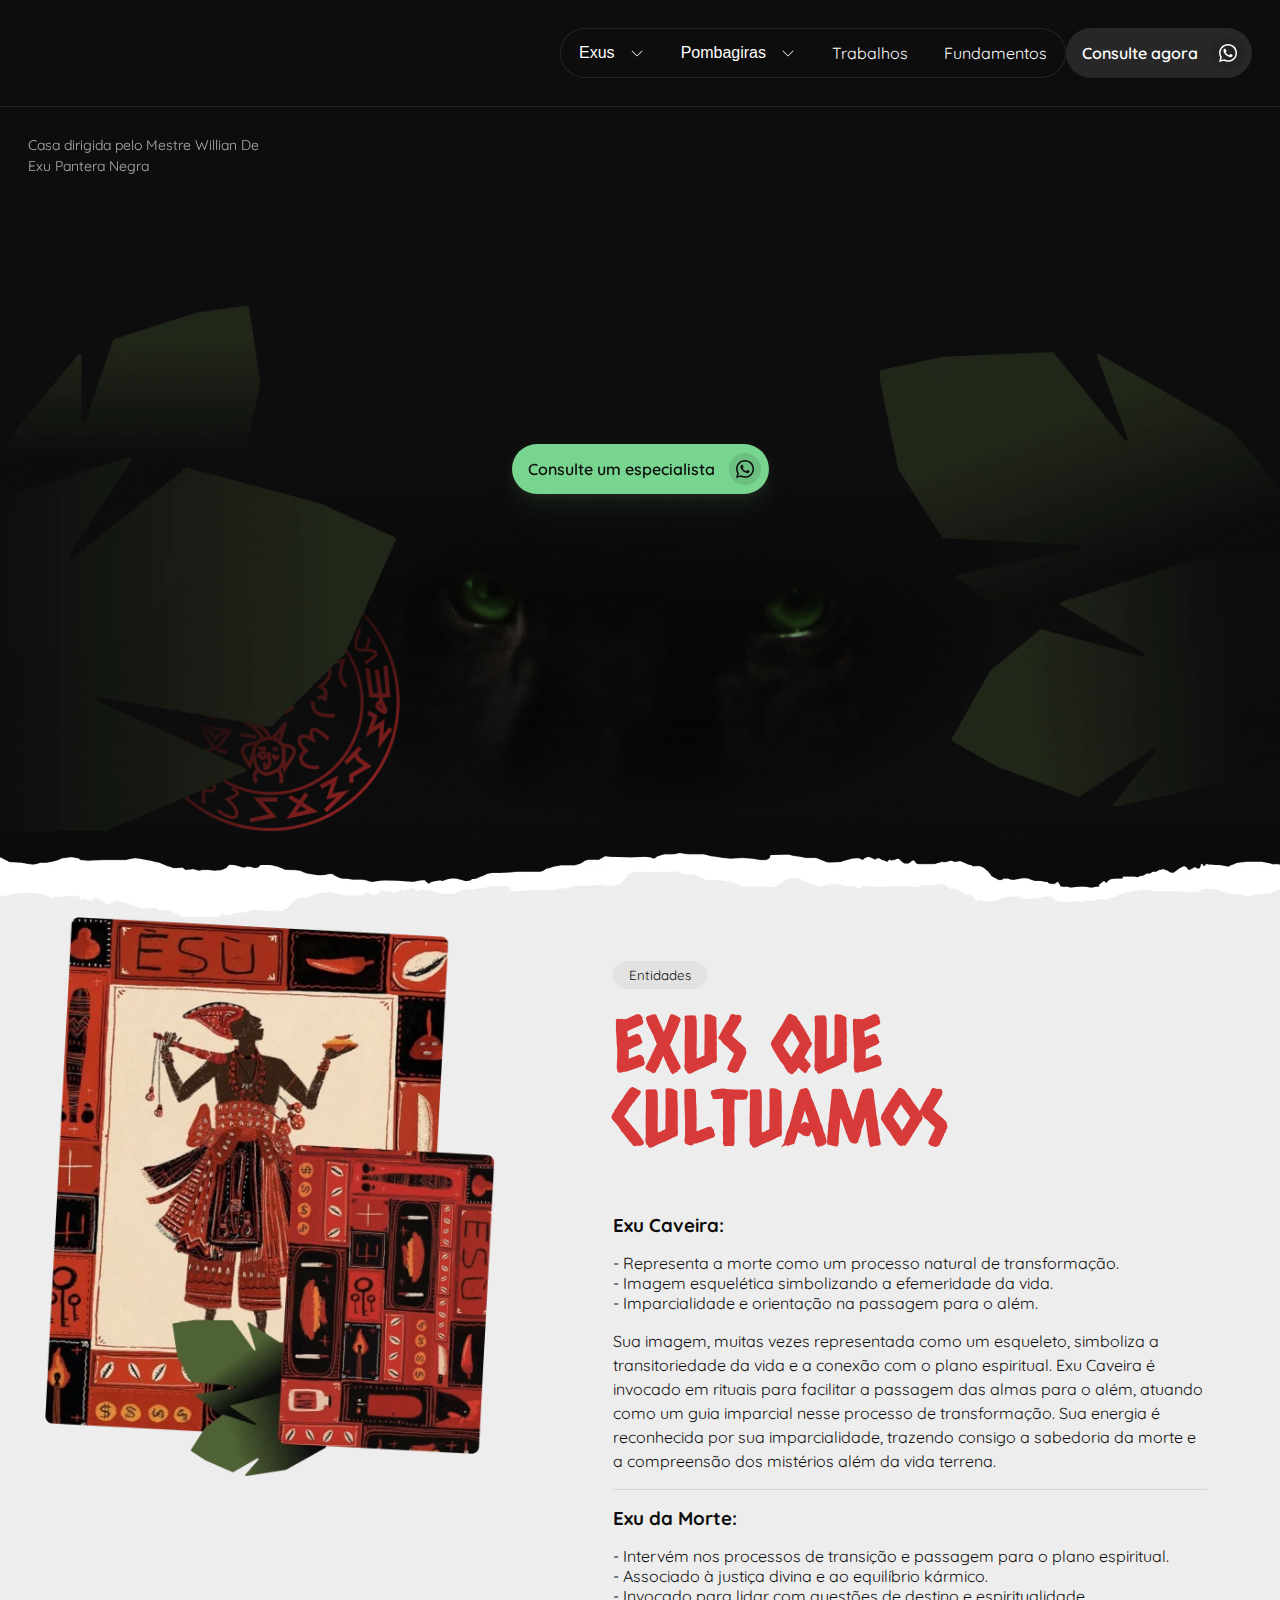
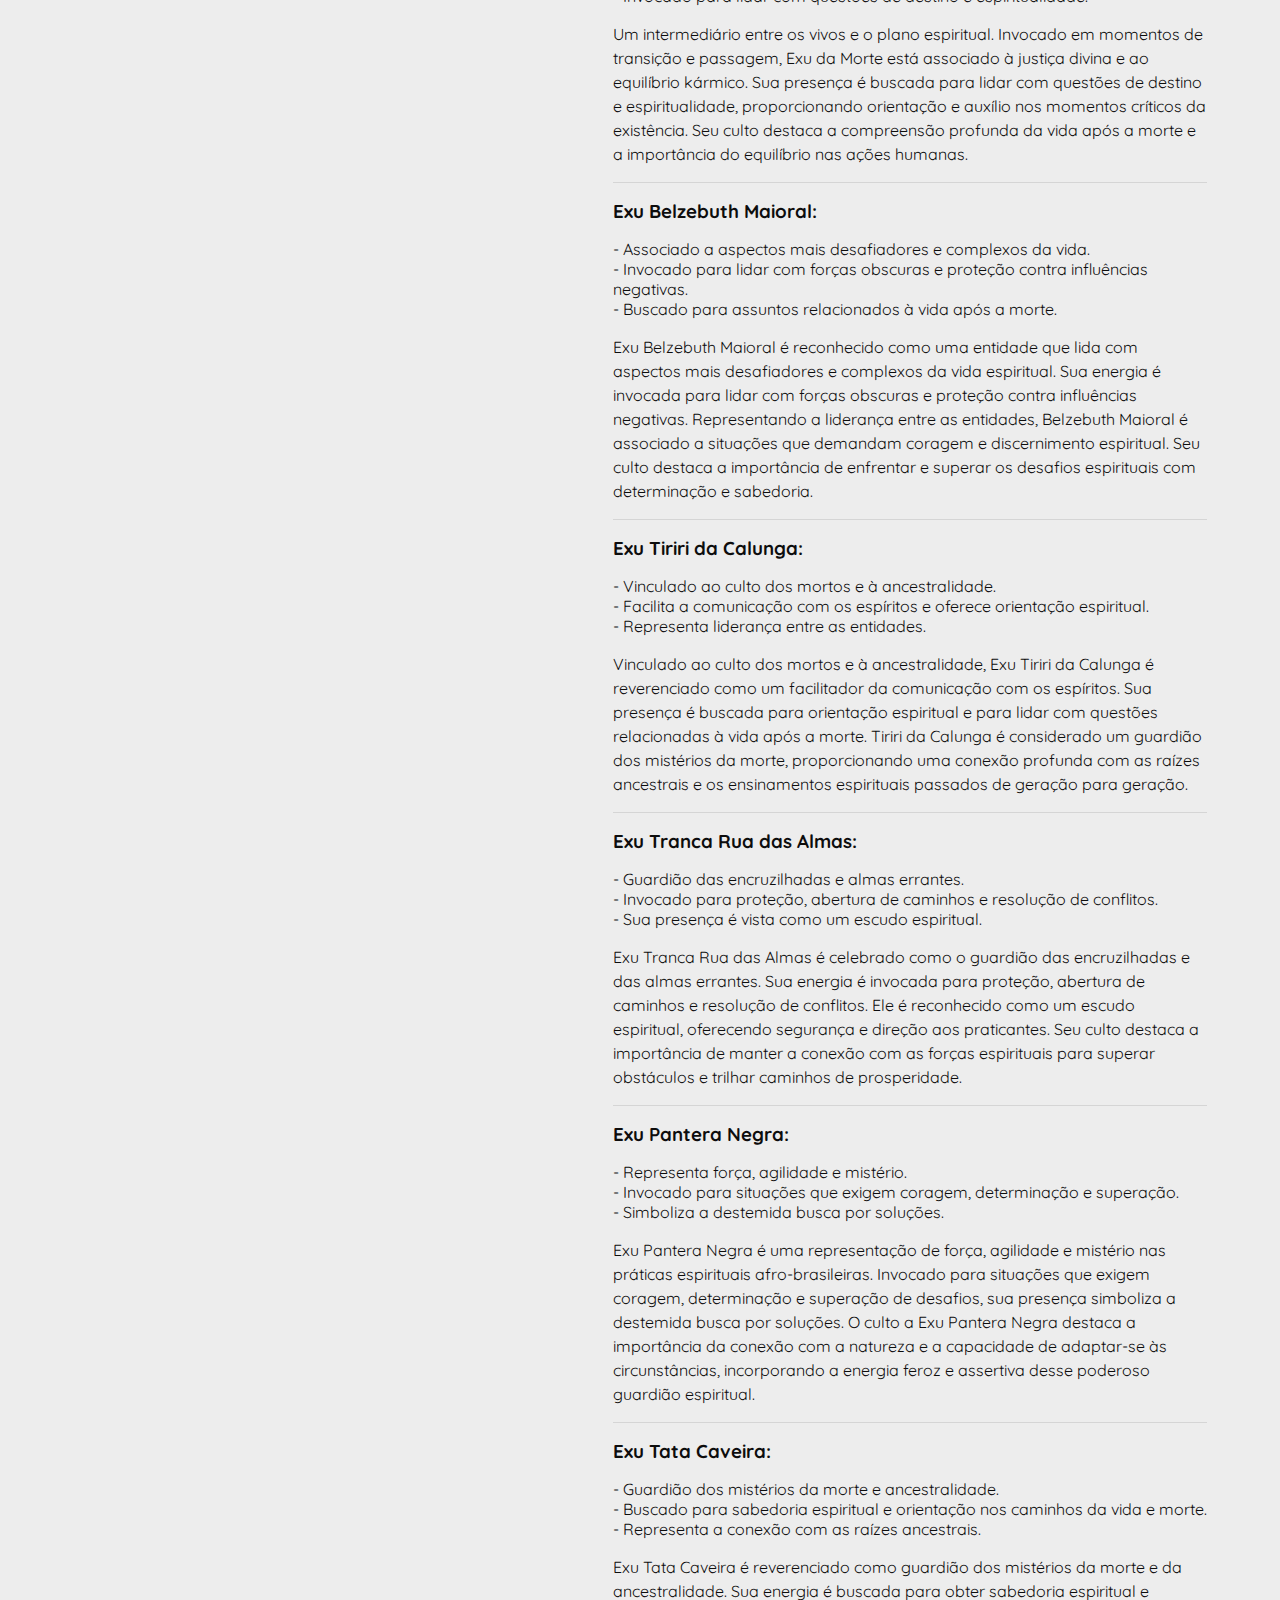
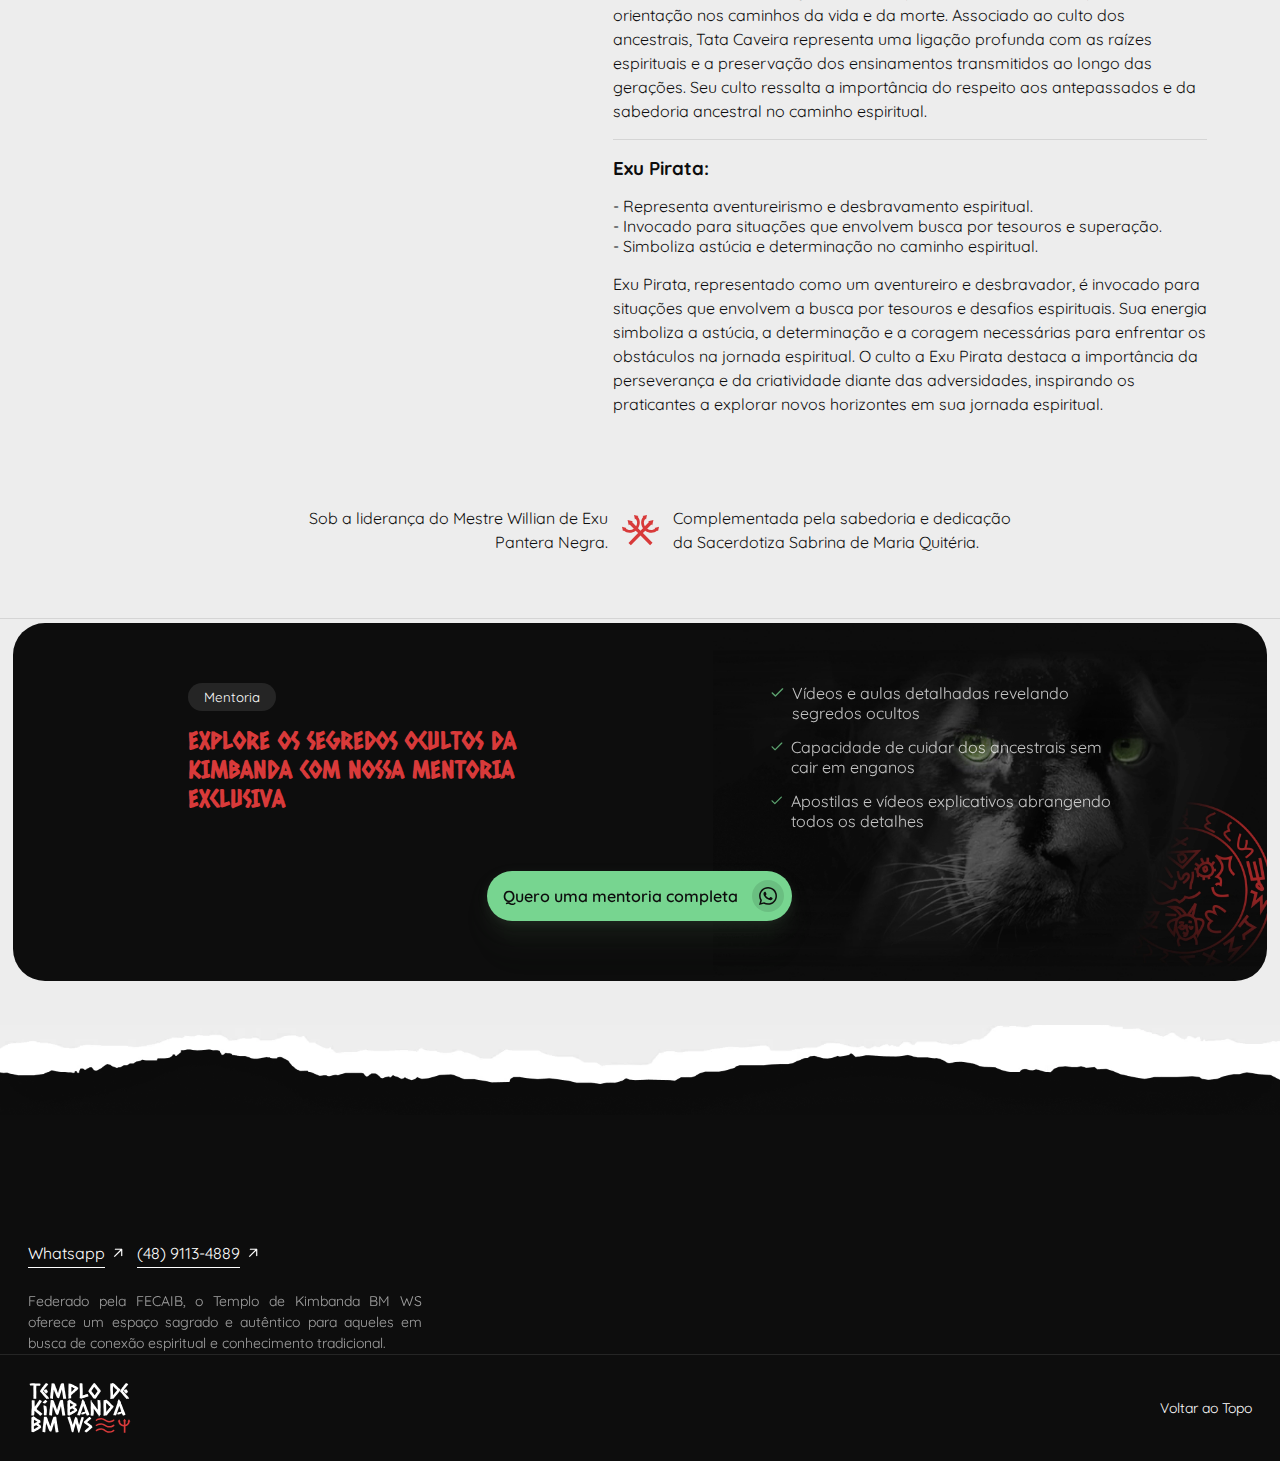
==== exus.html @ 244b0383 ".." ====
<!DOCTYPE html>
<html lang="pt-BR">

<head>
  <meta charset="UTF-8">
  <meta name="viewport" content="width=device-width, initial-scale=1.0">
  <title>Templo de Kimbanda BM WS</title>

  <link href="https://fonts.googleapis.com/css2?family=Caesar+Dressing&family=Quicksand:wght@400;600&display=swap"
    rel="stylesheet">
  <link rel="icon" type="image/x-icon" href="/assets/favico.jpg">

  <link rel="stylesheet" href="styles.css">
</head>

<body onclick="hideMenus(event)">



  <header id="header" class="max-w">
    <img class="logo" src="assets/logo-one-white.svg" width="104" height="50" alt="Templo de Quimbanda">

    <div class="menu-desktop-group">
      <div class="menu-desktop">
        <button>
          Exus
          <svg xmlns="http://www.w3.org/2000/svg" width="16" height="16" viewBox="0 0 32 32" fill="none">
            <path
              d="M26.53 12.53L16.53 22.53C16.3894 22.6704 16.1987 22.7493 16 22.7493C15.8012 22.7493 15.6106 22.6704 15.47 22.53L5.47 12.53C5.33752 12.3878 5.2654 12.1997 5.26882 12.0054C5.27225 11.8111 5.35096 11.6258 5.48838 11.4883C5.62579 11.3509 5.81118 11.2722 6.00548 11.2688C6.19978 11.2654 6.38782 11.3375 6.53 11.47L16 20.9387L25.47 11.47C25.6122 11.3375 25.8002 11.2654 25.9945 11.2688C26.1888 11.2722 26.3742 11.3509 26.5116 11.4883C26.649 11.6258 26.7277 11.8111 26.7312 12.0054C26.7346 12.1997 26.6625 12.3878 26.53 12.53Z"
              fill="white" />
          </svg>
          <div class="shadow">
            <ul>
              <li><a href="#exu-caveira">Exu Caveira</a></li>
              <li><a href="#exu-da-morte">Exu Da Morte</a></li>
              <li><a href="#exu-belzebuth">Exu Belzebuth Maioral</a></li>
              <li><a href="#exu-tiriri">Exu Tiri da calunga</a></li>
              <li><a href="#exu-tranca">Exu Tranca rua das Almas</a></li>
              <li><a href="#exu-pantera-negra">Exu Pantera Negra</a></li>
              <li><a href="#exu-tata-caveira">Exu Tata Caveira</a></li>
              <li><a href="#exu-pirata">Exu Pirata</a></li>
            </ul>
          </div>
        </button>

        <button>
          Pombagiras
          <svg xmlns="http://www.w3.org/2000/svg" width="16" height="16" viewBox="0 0 32 32" fill="none">
            <path
              d="M26.53 12.53L16.53 22.53C16.3894 22.6704 16.1987 22.7493 16 22.7493C15.8012 22.7493 15.6106 22.6704 15.47 22.53L5.47 12.53C5.33752 12.3878 5.2654 12.1997 5.26882 12.0054C5.27225 11.8111 5.35096 11.6258 5.48838 11.4883C5.62579 11.3509 5.81118 11.2722 6.00548 11.2688C6.19978 11.2654 6.38782 11.3375 6.53 11.47L16 20.9387L25.47 11.47C25.6122 11.3375 25.8002 11.2654 25.9945 11.2688C26.1888 11.2722 26.3742 11.3509 26.5116 11.4883C26.649 11.6258 26.7277 11.8111 26.7312 12.0054C26.7346 12.1997 26.6625 12.3878 26.53 12.53Z"
              fill="white" />
          </svg>
          <div class="shadow">
            <ul>
              <li><a class="menuAnchor" href="pombagiras.html#rosa-caveira">Pombagira Rosa Caveira</a></li>
              <li><a class="menuAnchor" href="pombagiras.html#maria-quiteria">Pombagira Maria Quitéria.</a></li>
              <li><a class="menuAnchor" href="pombagiras.html#tata-caveira">Pombagira Tata Caveira</a></li>
              <li><a class="menuAnchor" href="pombagiras.html#rainha-encruza">Pombagira Rainha Das 7 Encruzilhada.</a></li>
              <li><a class="menuAnchor" href="pombagiras.html#maria-padilha">Pombagira Maria Padilha</a></li>
            </ul>
          </div>
        </button>

        <a class="anchor" href="index.html#servicos">Trabalhos</a>
        <a class="anchor" href="index.html#fundamentos">Fundamentos</a>
      </div>
      <a id="btn-secondary" target="_blank" href="https://wa.link/9nyoai">Consulte agora <span>
          <svg xmlns="http://www.w3.org/2000/svg" width="18" height="18" viewBox="0 0 23 23" fill="none">
            <path fill-rule="evenodd" clip-rule="evenodd"
              d="M16.7691 13.7829C16.483 13.6404 15.0761 12.9515 14.8139 12.8564C14.5516 12.7614 14.3608 12.7139 14.1701 12.9989C13.9793 13.2839 13.4309 13.9254 13.264 14.1155C13.0971 14.3056 12.9302 14.3294 12.644 14.1868C12.3579 14.0443 11.4359 13.7436 10.343 12.7733C9.49235 12.0182 8.91805 11.0857 8.75118 10.8006C8.58422 10.5155 8.73331 10.3614 8.87658 10.2194C9.00536 10.0918 9.1628 9.88677 9.30583 9.72045C9.4489 9.55421 9.49659 9.43535 9.59197 9.24542C9.68735 9.05529 9.63966 8.88905 9.56809 8.74654C9.49659 8.60399 8.92431 7.20223 8.68586 6.63199C8.45359 6.07675 8.2177 6.15196 8.04205 6.14315C7.87534 6.13491 7.68438 6.13315 7.49366 6.13315C7.3029 6.13315 6.99287 6.20442 6.73054 6.48944C6.46832 6.77454 5.72909 7.46355 5.72909 8.86515C5.72909 10.267 6.75438 11.621 6.89749 11.8111C7.0406 12.0012 8.91517 14.8776 11.7857 16.1111C12.4684 16.4045 13.0013 16.5797 13.4169 16.7109C14.1024 16.9277 14.7261 16.8971 15.2192 16.8238C15.769 16.7421 16.9122 16.1349 17.1506 15.4698C17.3891 14.8044 17.3891 14.2343 17.3175 14.1155C17.246 13.9967 17.0552 13.9254 16.7691 13.7829ZM11.5481 20.8776H11.5443C9.83627 20.8769 8.16107 20.4202 6.69965 19.5572L6.35206 19.3518L2.74958 20.2923L3.71112 16.7967L3.48486 16.4383C2.53205 14.9301 2.0288 13.187 2.02954 11.397C2.03164 6.17413 6.30162 1.92491 11.5519 1.92491C14.0943 1.92581 16.4841 2.91243 18.2813 4.70302C20.0783 6.4935 21.0674 8.87351 21.0664 11.4046C21.0643 16.628 16.7944 20.8776 11.5481 20.8776ZM19.6489 3.34241C17.4868 1.18814 14.6115 0.00122958 11.548 0C5.23584 0 0.0985097 5.11243 0.0959564 11.3963C0.0951327 13.4051 0.62244 15.3657 1.62459 17.0941L0 23L6.07079 21.4152C7.74351 22.3231 9.62677 22.8017 11.5434 22.8023H11.5482C17.8596 22.8023 22.9974 17.6894 23 11.4054C23.0012 8.36012 21.811 5.49663 19.6489 3.34241Z"
              fill="#FFFFFF" />
          </svg>
        </span></a>
    </div>

    <div class="menu-group">
      <span id="menu">
        <div></div>
        <div></div>
      </span>

      <div id="menu-content" class="menu content shadow">
        <div class="has-items" href="">
          <div class="row">
            Exus
            <svg xmlns="http://www.w3.org/2000/svg" width="16" height="16" viewBox="0 0 32 32" fill="none">
              <path
                d="M26.53 12.53L16.53 22.53C16.3894 22.6704 16.1987 22.7493 16 22.7493C15.8012 22.7493 15.6106 22.6704 15.47 22.53L5.47 12.53C5.33752 12.3878 5.2654 12.1997 5.26882 12.0054C5.27225 11.8111 5.35096 11.6258 5.48838 11.4883C5.62579 11.3509 5.81118 11.2722 6.00548 11.2688C6.19978 11.2654 6.38782 11.3375 6.53 11.47L16 20.9387L25.47 11.47C25.6122 11.3375 25.8002 11.2654 25.9945 11.2688C26.1888 11.2722 26.3742 11.3509 26.5116 11.4883C26.649 11.6258 26.7277 11.8111 26.7312 12.0054C26.7346 12.1997 26.6625 12.3878 26.53 12.53Z"
                fill="white" />
            </svg>
          </div>
          <ul class="submenu">
            <li><a class="menuAnchor" href="#exu-caveira">Exu Caveira</a></li>
            <li><a class="menuAnchor" href="#exu-da-morte">Exu Da Morte</a></li>
            <li><a class="menuAnchor" href="#exu-belzebuth">Exu Belzebuth Maioral</a></li>
            <li><a class="menuAnchor" href="#exu-tiriri">Exu Tiri da calunga</a></li>
            <li><a class="menuAnchor" href="#exu-tranca">Exu Tranca rua das Almas</a></li>
            <li><a class="menuAnchor" href="#exu-pantera-negra">Exu Pantera Negra</a></li>
            <li><a class="menuAnchor" href="#exu-tata-caveira">Exu Tata Caveira</a></li>
            <li><a class="menuAnchor" href="#exu-pirata">Exu Pirata</a></li>
          </ul>
        </div>
        <div class="has-items" href="">
          <div class="row">
            Pombagiras
            <svg xmlns="http://www.w3.org/2000/svg" width="16" height="16" viewBox="0 0 32 32" fill="none">
              <path
                d="M26.53 12.53L16.53 22.53C16.3894 22.6704 16.1987 22.7493 16 22.7493C15.8012 22.7493 15.6106 22.6704 15.47 22.53L5.47 12.53C5.33752 12.3878 5.2654 12.1997 5.26882 12.0054C5.27225 11.8111 5.35096 11.6258 5.48838 11.4883C5.62579 11.3509 5.81118 11.2722 6.00548 11.2688C6.19978 11.2654 6.38782 11.3375 6.53 11.47L16 20.9387L25.47 11.47C25.6122 11.3375 25.8002 11.2654 25.9945 11.2688C26.1888 11.2722 26.3742 11.3509 26.5116 11.4883C26.649 11.6258 26.7277 11.8111 26.7312 12.0054C26.7346 12.1997 26.6625 12.3878 26.53 12.53Z"
                fill="white" />
            </svg>
          </div>
          <ul class="submenu">
            <li><a class="menuAnchor" href="pombagiras.html#rosa-caveira">Pombagira Rosa Caveira</a></li>
            <li><a class="menuAnchor" href="pombagiras.html#maria-quiteria">Pombagira Maria Quitéria.</a></li>
            <li><a class="menuAnchor" href="pombagiras.html#tata-caveira">Pombagira Tata Caveira</a></li>
            <li><a class="menuAnchor" href="pombagiras.html#rainha-encruza">Pombagira Rainha Das 7 Encruzilhada.</a></li>
            <li><a class="menuAnchor" href="pombagiras.html#maria-padilha">Pombagira Maria Padilha</a></li>
          </ul>
        </div>
        <a class="menuAnchor" href="#servicos">
          <div class="row">
            Trabalhos
          </div>
        </a>
        <a class="menuAnchor" href="#fundamentos">
          <div class="row">
            Fundamentos

          </div>
        </a>
        <a class="menuAnchor" target="_blank" href="https://wa.link/9nyoai">
          <div class="row">
            Contato
            <svg xmlns="http://www.w3.org/2000/svg" width="10" height="10" viewBox="0 0 13 13" fill="none">
              <path
                d="M2.20975 11.8343L2.20973 11.8343C2.14119 11.9027 2.05983 11.957 1.97031 11.9941L2.20975 11.8343ZM2.20975 11.8343L10.5751 3.46768V9.9375C10.5751 10.1331 10.6528 10.3207 10.7911 10.459C10.9294 10.5973 11.1169 10.675 11.3125 10.675C11.5081 10.675 11.6957 10.5973 11.834 10.459C11.9723 10.3207 12.05 10.1331 12.05 9.9375V1.6875C12.05 1.4919 11.9723 1.30432 11.834 1.16601C11.6957 1.0277 11.5081 0.95 11.3125 0.95H3.06294C2.86735 0.95 2.67977 1.0277 2.54147 1.16601C2.40317 1.30432 2.32547 1.4919 2.32547 1.6875C2.32547 1.8831 2.40317 2.07068 2.54147 2.20899C2.67977 2.3473 2.86735 2.425 3.06294 2.425H9.53245L1.16629 10.7907L2.20975 11.8343Z"
                fill="white" stroke="white" stroke-width="0.1" />
            </svg>
          </div>
        </a>
      </div>
    </div>
  </header>

  <div></div>

  <section id="subtitle" class="subtitle max-w">
    <hr>
    <p>Casa dirigida pelo Mestre Willian De Exu Pantera Negra</p>
  </section>



  <div id="inicio" class="headline">
    <img src="assets/simbolos.svg" alt="...">
    <h1>Exus</h1>
    <p>Casa de alta magia com experiência nas principais demandas. Nossa preocupação é o estudo sério e aprofundado na
      Kimbanda Ancestral, de acordo com o culto tradicional aos Exus.</p>
    <a id="btn-primary" target="_blank" href="https://wa.link/9nyoai">Consulte um especialista <span> <svg xmlns="http://www.w3.org/2000/svg" width="18"
          height="18" viewBox="0 0 23 23" fill="none">
          <path fill-rule="evenodd" clip-rule="evenodd"
            d="M16.7691 13.7829C16.483 13.6404 15.0761 12.9515 14.8139 12.8564C14.5516 12.7614 14.3608 12.7139 14.1701 12.9989C13.9793 13.2839 13.4309 13.9254 13.264 14.1155C13.0971 14.3056 12.9302 14.3294 12.644 14.1868C12.3579 14.0443 11.4359 13.7436 10.343 12.7733C9.49235 12.0182 8.91805 11.0857 8.75118 10.8006C8.58422 10.5155 8.73331 10.3614 8.87658 10.2194C9.00536 10.0918 9.1628 9.88677 9.30583 9.72045C9.4489 9.55421 9.49659 9.43535 9.59197 9.24542C9.68735 9.05529 9.63966 8.88905 9.56809 8.74654C9.49659 8.60399 8.92431 7.20223 8.68586 6.63199C8.45359 6.07675 8.2177 6.15196 8.04205 6.14315C7.87534 6.13491 7.68438 6.13315 7.49366 6.13315C7.3029 6.13315 6.99287 6.20442 6.73054 6.48944C6.46832 6.77454 5.72909 7.46355 5.72909 8.86515C5.72909 10.267 6.75438 11.621 6.89749 11.8111C7.0406 12.0012 8.91517 14.8776 11.7857 16.1111C12.4684 16.4045 13.0013 16.5797 13.4169 16.7109C14.1024 16.9277 14.7261 16.8971 15.2192 16.8238C15.769 16.7421 16.9122 16.1349 17.1506 15.4698C17.3891 14.8044 17.3891 14.2343 17.3175 14.1155C17.246 13.9967 17.0552 13.9254 16.7691 13.7829ZM11.5481 20.8776H11.5443C9.83627 20.8769 8.16107 20.4202 6.69965 19.5572L6.35206 19.3518L2.74958 20.2923L3.71112 16.7967L3.48486 16.4383C2.53205 14.9301 2.0288 13.187 2.02954 11.397C2.03164 6.17413 6.30162 1.92491 11.5519 1.92491C14.0943 1.92581 16.4841 2.91243 18.2813 4.70302C20.0783 6.4935 21.0674 8.87351 21.0664 11.4046C21.0643 16.628 16.7944 20.8776 11.5481 20.8776ZM19.6489 3.34241C17.4868 1.18814 14.6115 0.00122958 11.548 0C5.23584 0 0.0985097 5.11243 0.0959564 11.3963C0.0951327 13.4051 0.62244 15.3657 1.62459 17.0941L0 23L6.07079 21.4152C7.74351 22.3231 9.62677 22.8017 11.5434 22.8023H11.5482C17.8596 22.8023 22.9974 17.6894 23 11.4054C23.0012 8.36012 21.811 5.49663 19.6489 3.34241Z"
            fill="#0D0D0D" />
        </svg>
      </span></a>
  </div>

  <div class="graphic-elem">
    <img class="leafs-left" src="assets/mobile-leafs-left.webp" alt="">
    <img class="leafs-right" src="assets/mobile-leafs-right.webp" alt="">

    <img class="panther" src="assets/images/pantera.jpg" alt="...">
    <div class="paper-texture">
    </div>

  </div>

  <section class="info ">
    <img class="featured-image" src="assets/images/content-exu.webp" alt="..." loading="lazy">

    <div id="" class="group">
      <sub>Entidades</sub>
      <h2>Exus que Cultuamos
      </h2>
      <h3 id="exu-caveira">Exu Caveira:</h3>

      <ul class="entities">
        <li>- Representa a morte como um processo natural de transformação.</li>
        <li>- Imagem esquelética simbolizando a efemeridade da vida.</li>
        <li>- Imparcialidade e orientação na passagem para o além.</li>
      </ul>
      <p id="show-header">Sua imagem, muitas vezes representada como um esqueleto, simboliza a transitoriedade da vida e
        a conexão com o plano espiritual. Exu Caveira é invocado em rituais para facilitar a passagem das almas para o
        além, atuando como um guia imparcial nesse processo de transformação. Sua energia é reconhecida por sua
        imparcialidade, trazendo consigo a sabedoria da morte e a compreensão dos mistérios além da vida terrena.</p>
      <hr>
      <h3 id="exu-da-morte">Exu da Morte:</h3>
      <ul class="entities">
        <li>- Intervém nos processos de transição e passagem para o plano espiritual.</li>
        <li>- Associado à justiça divina e ao equilíbrio kármico.</li>
        <li>- Invocado para lidar com questões de destino e espiritualidade.</li>
      </ul>
      <p>Um intermediário entre os vivos e o plano espiritual. Invocado em momentos de transição e passagem, Exu da
        Morte está associado à justiça divina e ao equilíbrio kármico. Sua presença é buscada para lidar com questões de
        destino e espiritualidade, proporcionando orientação e auxílio nos momentos críticos da existência. Seu culto
        destaca a compreensão profunda da vida após a morte e a importância do equilíbrio nas ações humanas.
        <hr>
      <h3 id="exu-belzebuth">Exu Belzebuth Maioral:</h3>

      <ul class="entities">
        <li>- Associado a aspectos mais desafiadores e complexos da vida.</li>
        <li>- Invocado para lidar com forças obscuras e proteção contra influências negativas.</li>
        <li>- Buscado para assuntos relacionados à vida após a morte.</li>
      </ul>
      <p>Exu Belzebuth Maioral é reconhecido como uma entidade que lida com aspectos mais desafiadores e complexos da
        vida espiritual. Sua energia é invocada para lidar com forças obscuras e proteção contra influências negativas.
        Representando a liderança entre as entidades, Belzebuth Maioral é associado a situações que demandam coragem e
        discernimento espiritual. Seu culto destaca a importância de enfrentar e superar os desafios espirituais com
        determinação e sabedoria.
      </p>
      <hr>
      <h3 id="exu-tiriri">Exu Tiriri da Calunga:</h3>

      <ul class="entities">
        <li>- Vinculado ao culto dos mortos e à ancestralidade.</li>
        <li>- Facilita a comunicação com os espíritos e oferece orientação espiritual.</li>
        <li>- Representa liderança entre as entidades.</li>
      </ul>
      <p>Vinculado ao culto dos mortos e à ancestralidade, Exu Tiriri da Calunga é reverenciado como um facilitador da
        comunicação com os espíritos. Sua presença é buscada para orientação espiritual e para lidar com questões
        relacionadas à vida após a morte. Tiriri da Calunga é considerado um guardião dos mistérios da morte,
        proporcionando uma conexão profunda com as raízes ancestrais e os ensinamentos espirituais passados de geração
        para geração.
      </p>

      <hr>
      <h3 id="exu-tranca-rua">Exu Tranca Rua das Almas:</h3>

      <ul class="entities">
        <li>- Guardião das encruzilhadas e almas errantes.</li>
        <li>- Invocado para proteção, abertura de caminhos e resolução de conflitos.</li>
        <li>- Sua presença é vista como um escudo espiritual.</li>
      </ul>
      <p>Exu Tranca Rua das Almas é celebrado como o guardião das encruzilhadas e das almas errantes. Sua energia é
        invocada para proteção, abertura de caminhos e resolução de conflitos. Ele é reconhecido como um escudo
        espiritual, oferecendo segurança e direção aos praticantes. Seu culto destaca a importância de manter a conexão
        com as forças espirituais para superar obstáculos e trilhar caminhos de prosperidade.
      </p>

      <hr>
      <h3 id="exu-pantera-negra">Exu Pantera Negra:</h3>

      <ul class="entities">
        <li>- Representa força, agilidade e mistério.</li>
        <li>- Invocado para situações que exigem coragem, determinação e superação.</li>
        <li>- Simboliza a destemida busca por soluções.</li>
      </ul>
      <p>Exu Pantera Negra é uma representação de força, agilidade e mistério nas práticas espirituais afro-brasileiras.
        Invocado para situações que exigem coragem, determinação e superação de desafios, sua presença simboliza a
        destemida busca por soluções. O culto a Exu Pantera Negra destaca a importância da conexão com a natureza e a
        capacidade de adaptar-se às circunstâncias, incorporando a energia feroz e assertiva desse poderoso guardião
        espiritual.
      </p>

      <hr>
      <h3 id="exu-tata-caveira">Exu Tata Caveira:</h3>

      <ul class="entities">
        <li>- Guardião dos mistérios da morte e ancestralidade.</li>
        <li>- Buscado para sabedoria espiritual e orientação nos caminhos da vida e morte.</li>
        <li>- Representa a conexão com as raízes ancestrais.</li>
      </ul>
      <p>Exu Tata Caveira é reverenciado como guardião dos mistérios da morte e da ancestralidade. Sua energia é buscada
        para obter sabedoria espiritual e orientação nos caminhos da vida e da morte. Associado ao culto dos ancestrais,
        Tata Caveira representa uma ligação profunda com as raízes espirituais e a preservação dos ensinamentos
        transmitidos ao longo das gerações. Seu culto ressalta a importância do respeito aos antepassados e da sabedoria
        ancestral no caminho espiritual.
      </p>
      <hr>
      <h3 id="exu-pirata">Exu Pirata:</h3>

      <ul class="entities">
        <li>- Representa aventureirismo e desbravamento espiritual.</li>
        <li>- Invocado para situações que envolvem busca por tesouros e superação.</li>
        <li>- Simboliza astúcia e determinação no caminho espiritual.</li>
      </ul>
      <p>Exu Pirata, representado como um aventureiro e desbravador, é invocado para situações que envolvem a busca por tesouros e desafios espirituais. Sua energia simboliza a astúcia, a determinação e a coragem necessárias para enfrentar os obstáculos na jornada espiritual. O culto a Exu Pirata destaca a importância da perseverança e da criatividade diante das adversidades, inspirando os praticantes a explorar novos horizontes em sua jornada espiritual.
      </p>

    </div>

    <div class="info-footer">
      <p>Sob a liderança do Mestre Willian de Exu Pantera Negra. </p>
      <svg xmlns="http://www.w3.org/2000/svg" width="37" height="31" viewBox="0 0 37 31" fill="none">
        <path fill-rule="evenodd" clip-rule="evenodd"
          d="M10.8124 6.32866L5.58684 5.11925L6.72329 10.3612L7.60926 9.48748L11.8333 13.7708C9.28001 15.5066 5.97111 15.4562 3.80276 13.5441L4.47907 12.8772L0 11.8406L0.974097 16.3337L1.77621 15.5426C4.95865 18.4659 9.97754 18.4568 13.6769 15.6403L16.1091 18.1067L6.45043 27.901L8.8742 30.2912L18.4996 20.5307L28.0832 30.2488L30.507 27.8586L20.89 18.1067L23.3222 15.6403C27.0216 18.4568 32.0405 18.4659 35.2229 15.5426L36.0251 16.3337L36.9992 11.8406L32.5201 12.8772L33.1964 13.5441C31.028 15.4562 27.7191 15.5066 25.1659 13.7708L29.3899 9.48748L30.2759 10.3612L31.4123 5.11925L26.1867 6.32866L26.9661 7.09727L22.846 11.2752C21.4404 8.83346 21.5699 5.83731 23.3157 3.80068L24.0178 4.49309L24.9919 0L20.5129 1.03663L21.2892 1.80218C18.5464 4.87319 18.489 9.57423 20.9708 13.1768L18.4996 15.6827L16.0284 13.1768C18.5101 9.57423 18.4528 4.87319 15.71 1.80218L16.4863 1.03663L12.0072 0L12.9813 4.49309L13.6834 3.80068C15.4293 5.83731 15.5588 8.83346 14.1532 11.2752L10.033 7.09727L10.8124 6.32866Z"
          fill="#D83A3A" />
      </svg>
      <p>Complementada pela sabedoria e dedicação da Sacerdotiza Sabrina de Maria Quitéria.</p>
    </div>

    <hr>



    <div class="course">
      <div class="max-m">
        <div class="title">
          <sub>Mentoria</sub>
          <h2>Explore os segredos ocultos da Kimbanda com nossa mentoria exclusiva</h2>

        </div>
        <ul>
          <li> <svg xmlns="http://www.w3.org/2000/svg" width="18" height="18" viewBox="0 0 32 32" fill="none">
              <path
                d="M29.0612 10.0613L13.0612 26.0613C12.9218 26.2011 12.7563 26.3121 12.5739 26.3878C12.3916 26.4635 12.1961 26.5024 11.9987 26.5024C11.8013 26.5024 11.6058 26.4635 11.4235 26.3878C11.2411 26.3121 11.0756 26.2011 10.9362 26.0613L3.9362 19.0613C3.79667 18.9217 3.68599 18.7561 3.61047 18.5738C3.53496 18.3915 3.49609 18.1961 3.49609 17.9988C3.49609 17.8014 3.53496 17.606 3.61047 17.4237C3.68599 17.2414 3.79667 17.0758 3.9362 16.9363C4.07573 16.7967 4.24137 16.686 4.42367 16.6105C4.60598 16.535 4.80137 16.4962 4.9987 16.4962C5.19602 16.4962 5.39141 16.535 5.57372 16.6105C5.75602 16.686 5.92167 16.7967 6.0612 16.9363L11.9999 22.875L26.9387 7.93876C27.2205 7.65697 27.6027 7.49866 28.0012 7.49866C28.3997 7.49866 28.7819 7.65697 29.0637 7.93876C29.3455 8.22055 29.5038 8.60274 29.5038 9.00126C29.5038 9.39977 29.3455 9.78197 29.0637 10.0638L29.0612 10.0613Z"
                fill="#77D590" />
            </svg>Vídeos e aulas detalhadas revelando segredos ocultos</li>
          <li> <svg xmlns="http://www.w3.org/2000/svg" width="18" height="18" viewBox="0 0 32 32" fill="none">
              <path
                d="M29.0612 10.0613L13.0612 26.0613C12.9218 26.2011 12.7563 26.3121 12.5739 26.3878C12.3916 26.4635 12.1961 26.5024 11.9987 26.5024C11.8013 26.5024 11.6058 26.4635 11.4235 26.3878C11.2411 26.3121 11.0756 26.2011 10.9362 26.0613L3.9362 19.0613C3.79667 18.9217 3.68599 18.7561 3.61047 18.5738C3.53496 18.3915 3.49609 18.1961 3.49609 17.9988C3.49609 17.8014 3.53496 17.606 3.61047 17.4237C3.68599 17.2414 3.79667 17.0758 3.9362 16.9363C4.07573 16.7967 4.24137 16.686 4.42367 16.6105C4.60598 16.535 4.80137 16.4962 4.9987 16.4962C5.19602 16.4962 5.39141 16.535 5.57372 16.6105C5.75602 16.686 5.92167 16.7967 6.0612 16.9363L11.9999 22.875L26.9387 7.93876C27.2205 7.65697 27.6027 7.49866 28.0012 7.49866C28.3997 7.49866 28.7819 7.65697 29.0637 7.93876C29.3455 8.22055 29.5038 8.60274 29.5038 9.00126C29.5038 9.39977 29.3455 9.78197 29.0637 10.0638L29.0612 10.0613Z"
                fill="#77D590" />
            </svg>Capacidade de cuidar dos ancestrais sem cair em enganos</li>
          <li> <svg xmlns="http://www.w3.org/2000/svg" width="18" height="18" viewBox="0 0 32 32" fill="none">
              <path
                d="M29.0612 10.0613L13.0612 26.0613C12.9218 26.2011 12.7563 26.3121 12.5739 26.3878C12.3916 26.4635 12.1961 26.5024 11.9987 26.5024C11.8013 26.5024 11.6058 26.4635 11.4235 26.3878C11.2411 26.3121 11.0756 26.2011 10.9362 26.0613L3.9362 19.0613C3.79667 18.9217 3.68599 18.7561 3.61047 18.5738C3.53496 18.3915 3.49609 18.1961 3.49609 17.9988C3.49609 17.8014 3.53496 17.606 3.61047 17.4237C3.68599 17.2414 3.79667 17.0758 3.9362 16.9363C4.07573 16.7967 4.24137 16.686 4.42367 16.6105C4.60598 16.535 4.80137 16.4962 4.9987 16.4962C5.19602 16.4962 5.39141 16.535 5.57372 16.6105C5.75602 16.686 5.92167 16.7967 6.0612 16.9363L11.9999 22.875L26.9387 7.93876C27.2205 7.65697 27.6027 7.49866 28.0012 7.49866C28.3997 7.49866 28.7819 7.65697 29.0637 7.93876C29.3455 8.22055 29.5038 8.60274 29.5038 9.00126C29.5038 9.39977 29.3455 9.78197 29.0637 10.0638L29.0612 10.0613Z"
                fill="#77D590" />
            </svg> Apostilas e vídeos explicativos abrangendo todos os detalhes</li>
        </ul>
      </div>
      <a id="btn-primary" target="_blank" href="https://wa.link/9nyoai">Quero uma mentoria completa <span> <svg xmlns="http://www.w3.org/2000/svg" width="18"
            height="18" viewBox="0 0 23 23" fill="none">
            <path fill-rule="evenodd" clip-rule="evenodd"
              d="M16.7691 13.7829C16.483 13.6404 15.0761 12.9515 14.8139 12.8564C14.5516 12.7614 14.3608 12.7139 14.1701 12.9989C13.9793 13.2839 13.4309 13.9254 13.264 14.1155C13.0971 14.3056 12.9302 14.3294 12.644 14.1868C12.3579 14.0443 11.4359 13.7436 10.343 12.7733C9.49235 12.0182 8.91805 11.0857 8.75118 10.8006C8.58422 10.5155 8.73331 10.3614 8.87658 10.2194C9.00536 10.0918 9.1628 9.88677 9.30583 9.72045C9.4489 9.55421 9.49659 9.43535 9.59197 9.24542C9.68735 9.05529 9.63966 8.88905 9.56809 8.74654C9.49659 8.60399 8.92431 7.20223 8.68586 6.63199C8.45359 6.07675 8.2177 6.15196 8.04205 6.14315C7.87534 6.13491 7.68438 6.13315 7.49366 6.13315C7.3029 6.13315 6.99287 6.20442 6.73054 6.48944C6.46832 6.77454 5.72909 7.46355 5.72909 8.86515C5.72909 10.267 6.75438 11.621 6.89749 11.8111C7.0406 12.0012 8.91517 14.8776 11.7857 16.1111C12.4684 16.4045 13.0013 16.5797 13.4169 16.7109C14.1024 16.9277 14.7261 16.8971 15.2192 16.8238C15.769 16.7421 16.9122 16.1349 17.1506 15.4698C17.3891 14.8044 17.3891 14.2343 17.3175 14.1155C17.246 13.9967 17.0552 13.9254 16.7691 13.7829ZM11.5481 20.8776H11.5443C9.83627 20.8769 8.16107 20.4202 6.69965 19.5572L6.35206 19.3518L2.74958 20.2923L3.71112 16.7967L3.48486 16.4383C2.53205 14.9301 2.0288 13.187 2.02954 11.397C2.03164 6.17413 6.30162 1.92491 11.5519 1.92491C14.0943 1.92581 16.4841 2.91243 18.2813 4.70302C20.0783 6.4935 21.0674 8.87351 21.0664 11.4046C21.0643 16.628 16.7944 20.8776 11.5481 20.8776ZM19.6489 3.34241C17.4868 1.18814 14.6115 0.00122958 11.548 0C5.23584 0 0.0985097 5.11243 0.0959564 11.3963C0.0951327 13.4051 0.62244 15.3657 1.62459 17.0941L0 23L6.07079 21.4152C7.74351 22.3231 9.62677 22.8017 11.5434 22.8023H11.5482C17.8596 22.8023 22.9974 17.6894 23 11.4054C23.0012 8.36012 21.811 5.49663 19.6489 3.34241Z"
              fill="#0D0D0D" />
          </svg>
        </span></a>
    </div>
  </section>

  <div class="paper-texture-end"></div>



  <footer class="max-w">
    <img class="skull" src="assets/images/caveira.webp" alt="..." loading="lazy">
    <div class="links">
      <!-- <a href="">Instagram <svg xmlns="http://www.w3.org/2000/svg" width="10" height="10" viewBox="0 0 13 13"
          fill="none">
          <path
            d="M2.20975 11.8343L2.20973 11.8343C2.14119 11.9027 2.05983 11.957 1.97031 11.9941L2.20975 11.8343ZM2.20975 11.8343L10.5751 3.46768V9.9375C10.5751 10.1331 10.6528 10.3207 10.7911 10.459C10.9294 10.5973 11.1169 10.675 11.3125 10.675C11.5081 10.675 11.6957 10.5973 11.834 10.459C11.9723 10.3207 12.05 10.1331 12.05 9.9375V1.6875C12.05 1.4919 11.9723 1.30432 11.834 1.16601C11.6957 1.0277 11.5081 0.95 11.3125 0.95H3.06294C2.86735 0.95 2.67977 1.0277 2.54147 1.16601C2.40317 1.30432 2.32547 1.4919 2.32547 1.6875C2.32547 1.8831 2.40317 2.07068 2.54147 2.20899C2.67977 2.3473 2.86735 2.425 3.06294 2.425H9.53245L1.16629 10.7907L2.20975 11.8343Z"
            fill="white" stroke="white" stroke-width="0.1" />
        </svg>
      </a> -->
      <a target="_blank" href="https://wa.link/9nyoai">Whatsapp <svg xmlns="http://www.w3.org/2000/svg" width="10" height="10" viewBox="0 0 13 13"
          fill="none">
          <path
            d="M2.20975 11.8343L2.20973 11.8343C2.14119 11.9027 2.05983 11.957 1.97031 11.9941L2.20975 11.8343ZM2.20975 11.8343L10.5751 3.46768V9.9375C10.5751 10.1331 10.6528 10.3207 10.7911 10.459C10.9294 10.5973 11.1169 10.675 11.3125 10.675C11.5081 10.675 11.6957 10.5973 11.834 10.459C11.9723 10.3207 12.05 10.1331 12.05 9.9375V1.6875C12.05 1.4919 11.9723 1.30432 11.834 1.16601C11.6957 1.0277 11.5081 0.95 11.3125 0.95H3.06294C2.86735 0.95 2.67977 1.0277 2.54147 1.16601C2.40317 1.30432 2.32547 1.4919 2.32547 1.6875C2.32547 1.8831 2.40317 2.07068 2.54147 2.20899C2.67977 2.3473 2.86735 2.425 3.06294 2.425H9.53245L1.16629 10.7907L2.20975 11.8343Z"
            fill="white" stroke="white" stroke-width="0.1" />
        </svg>
      </a>
      <a href="tel:4891134889">(48) 9113-4889 <svg xmlns="http://www.w3.org/2000/svg" width="10" height="10" viewBox="0 0 13 13"
          fill="none">
          <path
            d="M2.20975 11.8343L2.20973 11.8343C2.14119 11.9027 2.05983 11.957 1.97031 11.9941L2.20975 11.8343ZM2.20975 11.8343L10.5751 3.46768V9.9375C10.5751 10.1331 10.6528 10.3207 10.7911 10.459C10.9294 10.5973 11.1169 10.675 11.3125 10.675C11.5081 10.675 11.6957 10.5973 11.834 10.459C11.9723 10.3207 12.05 10.1331 12.05 9.9375V1.6875C12.05 1.4919 11.9723 1.30432 11.834 1.16601C11.6957 1.0277 11.5081 0.95 11.3125 0.95H3.06294C2.86735 0.95 2.67977 1.0277 2.54147 1.16601C2.40317 1.30432 2.32547 1.4919 2.32547 1.6875C2.32547 1.8831 2.40317 2.07068 2.54147 2.20899C2.67977 2.3473 2.86735 2.425 3.06294 2.425H9.53245L1.16629 10.7907L2.20975 11.8343Z"
            fill="white" stroke="white" stroke-width="0.1" />
        </svg>
      </a>
    </div>

    <p>Federado pela FECAIB, o Templo de Kimbanda BM WS oferece um espaço sagrado e autêntico para aqueles em busca de
      conexão espiritual e conhecimento tradicional.</p>
    <!-- <a class="address" href="#">Rua Exemplo exemplo, Numero 1171 <svg xmlns="http://www.w3.org/2000/svg" width="10"
        height="10" viewBox="0 0 13 13" fill="none">
        <path
          d="M2.20975 11.8343L2.20973 11.8343C2.14119 11.9027 2.05983 11.957 1.97031 11.9941L2.20975 11.8343ZM2.20975 11.8343L10.5751 3.46768V9.9375C10.5751 10.1331 10.6528 10.3207 10.7911 10.459C10.9294 10.5973 11.1169 10.675 11.3125 10.675C11.5081 10.675 11.6957 10.5973 11.834 10.459C11.9723 10.3207 12.05 10.1331 12.05 9.9375V1.6875C12.05 1.4919 11.9723 1.30432 11.834 1.16601C11.6957 1.0277 11.5081 0.95 11.3125 0.95H3.06294C2.86735 0.95 2.67977 1.0277 2.54147 1.16601C2.40317 1.30432 2.32547 1.4919 2.32547 1.6875C2.32547 1.8831 2.40317 2.07068 2.54147 2.20899C2.67977 2.3473 2.86735 2.425 3.06294 2.425H9.53245L1.16629 10.7907L2.20975 11.8343Z"
          fill="white" stroke="white" stroke-width="0.1" />
      </svg>
    </a> -->
    <hr>
    <div class="footer-menu">
      <img class="logo" src="assets/logo-one-white.svg" width="104" height="50" alt="Templo de Quimbanda">
      <a href="#inicio">Voltar ao Topo</a>
    </div>

  </footer>

  <script src="scripts.js"></script>
</body>

</html>
---- styles.css ----
html {
  scroll-behavior: smooth;
}

:root {
  --bg: #0D0D0D;
  --green: #77D590;
  --red: #D83A3A;

  --border-color: rgba(255, 255, 255, 0.10);

  --padding-x: 28px;
}

* {
  margin: 0;
  padding: 0;

  box-sizing: border-box;
  -webkit-tap-highlight-color: transparent;
}

body {
  position: relative;
  max-width: 100vw;
  color: white;

  min-height: 100svh;

  background-color: var(--bg);
  font-family: 'Quicksand',
    -apple-system,
    BlinkMacSystemFont,
    'Segoe UI',
    Roboto,
    Oxygen,
    Ubuntu,
    Cantarell,
    'Fira Sans',
    'Droid Sans',
    'Helvetica Neue',
    sans-serif;
  font-size: 16px;
  text-rendering: optimizeLegibility;
  -webkit-font-smoothing: antialiased;
  -moz-osx-font-smoothing: grayscale;
}

.fromBottom+div {
  height: 106px;
}

.fromBottom {
  position: fixed;
  z-index: 100;

  left: auto;
  right: 0;
  margin: 0 auto;

  width: 100%;
  max-width: 1720px;

  animation: fadeIn 1s forwards !important;
  justify-content: flex-end;
}

.fromBottom .logo {
  position: relative;
  display: none;

  background: var(--bg);
  padding: 4px;
  border-radius: 4px;
}

.fromBottom .logo::before {

  background: linear-gradient(127deg, #121212 25.39%, rgba(18, 18, 18, 0.00) 86.2%);
  content: 'aaaaaaa';
  position: absolute;
  width: 100px;
  height: 100px;
  background-color: red;
}

.fromBottom #btn-secondary {
  background-color: var(--green) !important;
  color: var(--bg);
}



@keyframes fadeIn {
  0% {
    opacity: 0;
    transform: translateY(-10px);
  }

  100% {
    opacity: 1;
    transform: translateY(0px);
  }
}

@keyframes fadeOut {
  0% {
    opacity: 1;
    transform: translateY(-10px);
  }

  100% {
    opacity: 1;
    transform: translateY(0px);
  }
}

a {
  text-decoration: none;
  color: white;
}

.shadow {
  box-shadow: 0px 5px 11px 0px rgba(0, 0, 0, 0.10), 0px 20px 20px 0px rgba(0, 0, 0, 0.09), 0px 45px 27px 0px rgba(0, 0, 0, 0.05), 0px 80px 32px 0px rgba(0, 0, 0, 0.01), 0px 124px 35px 0px rgba(0, 0, 0, 0.00);
}

.max-w {
  max-width: 1720px;
  margin: 0 auto;
}

/* HEADER ------------------------------------------------------------------- */

header {
  padding: var(--padding-x);

  display: flex;
  justify-content: space-between;
  align-items: center;

}

header .logo {
  opacity: 0;
  animation: fadeIn 1s forwards;
  animation-delay: .4s;

}

/* menu desktop */

.menu-desktop-group {
  display: none;
  border: none;
}

.menu-desktop {
  display: flex;
  flex-direction: row;

  align-items: center;
  gap: 8px;

  background-color: var(--bg);

  border: 1px solid var(--border-color);
  border-radius: 32px;
  padding: 2px 4px;
}

.menu-desktop button,
.menu-desktop>a {
  position: relative;
  border: none;

  font-size: 16px;

  background-color: transparent;
  color: white;

  min-height: 40px;

  display: flex;
  align-items: center;
  border-radius: 32px;

  padding: 0 14px;
  gap: 14px;

  cursor: pointer !important;


}

.menu-desktop button>div {
  position: absolute;
  left: 0;
  top: 46px;


  min-width: none;
  width: max-content;


  display: flex;
  gap: 8px;
  flex-direction: column;
  padding: 4px;

  background-color: var(--bg);
  border-radius: 35px;
  border: 1px solid var(--border-color);


  transition: all 200ms;
  overflow: hidden !important;

  opacity: 0;
  visibility: hidden;
  z-index: 80;

}

.menu-desktop button ul {

  min-width: none;
  width: max-content;


  display: flex;
  gap: 8px;
  flex-direction: column;
  padding: 6px;

  background-color: var(--border-color);
  border-radius: 31px;
  border: 1px solid var(--border-color);
  /* box-shadow: 0px 11px 25px 0px rgba(216, 58, 58, 0.10), 0px 45px 45px 0px rgba(216, 58, 58, 0.09), 0px 100px 60px 0px rgba(216, 58, 58, 0.05), 0px 179px 71px 0px rgba(216, 58, 58, 0.01), 0px 279px 78px 0px rgba(216, 58, 58, 0.00); */
}

.menu-desktop button::before {
  content: '';
  position: absolute;

  top: 100%;
  width: 100%;
  height: 20px;



}

.menu-desktop button ul li {

  list-style-type: none !important;
}

.menu-desktop button ul li a {
  text-align: start;
  opacity: 0.85;
  font-size: 14px;

  display: flex;
  align-items: center;
  border: 1px solid rgba(255, 255, 255, 0);

  min-height: 44px !important;

  padding: 0 14px !important;

  font-weight: 400;
}

/* .menu-desktop button ul li a::before {
  position: absolute;
  top: 21;
  right: 30px;
  content: '';

  width: 4px;
  height: 4px;

  border-radius: 10px;

  background-color: var(--red);
} */


.menu-desktop button:focus div,
.menu-desktop button:active div {

  display: inherit !important;

  top: 56px;
  visibility: visible;
  opacity: 1;

  z-index: 80;

  transition: all 400ms;
}

.menu-desktop button:hover,
.menu-desktop button ul li a:hover {
  background-color: var(--bg) !important;
}

.menu-desktop button:hover,
.menu-desktop button:focus,
.menu-desktop a:hover {
  background-color: var(--border-color) !important;
}

.menu-desktop button ul li a:hover {
  border: 1px solid rgba(255, 255, 255, 0.1);
  border-radius: 32px;
}

.menu-desktop button ul li a:hover::before {
  background-color: rgba(255, 255, 255, 0.4);
}


/* menu desktop end */

header #menu {
  position: relative;
  text-align: center;
  display: inline-flex;
  align-items: start;
  padding: 17px;
  gap: 6px;


  justify-content: center;
  flex-direction: column;
  width: 50px;
  height: 50px;
  cursor: pointer;

  background-color: var(--bg);

  border-radius: 200px;
  border: 1px solid var(--border-color);
}


header #menu div {
  width: 14px;
  height: 2px;
  background-color: white;
}

header #menu div:first-child {
  width: 10px;
}

header #menu span:hover {
  border-radius: 32px;
  background-color: var(--border-color);
}

.menu-group {
  position: relative;
}

.menu {
  position: absolute;
  opacity: 0;
  visibility: hidden;

  background-color: var(--bg);

  font-size: 14px;

  top: 95px;
  left: -160px;
  height: auto;
  width: 60vw;
  max-width: 220px;

  display: flex;
  gap: 8px;
  flex-direction: column;
  padding: 10px;

  background-color: var(--bg);
  border-radius: 32px;
  border: 1px solid var(--border-color);

  transition: all 200ms;
  overflow: hidden;

  z-index: 100;
}

.content>a,
.content .has-items {
  display: flex;
  align-items: center;
  flex-direction: column;
  justify-content: space-between;
  font-weight: 600;

  /* border: 1px solid red; */

  height: auto;
  max-height: 46px;

  text-transform: capitalize;
  border-radius: 22px;

}

.content .has-items ul {

  list-style-type: none;
  width: 100%;
  display: flex;
  flex-direction: column;
  align-items: flex-start;
  gap: 2px;

  margin: 0;
  padding: 0px 6px 6px 6px;

  max-height: 0px;
  visibility: hidden;
  opacity: 0;

  /* transition: all 300ms, opacity 200ms; */

}

.content .has-items ul li {
  position: relative;

  height: 42px;
  opacity: 0.65;
  font-weight: 400;

  display: flex;
  align-items: center;
  justify-content: center;
  width: 100%;
  border-radius: 32px;
  pointer-events: none;

  visibility: hidden;
  opacity: 0;
}

.content .has-items ul li::before {
  position: absolute;
  top: 21;
  right: 15px;
  content: '';

  width: 4px;
  height: 4px;

  border-radius: 10px;

  background-color: rgba(255, 255, 255, 0.20);
}

.content .has-items ul li a {
  display: flex;
  align-items: center;
  width: 100%;
  height: 100%;
  padding: 16px 12px;

  font-size: 12px;

  opacity: 0.65;

  /* text-decoration: underline; */
  text-underline-offset: 4px;
}

.content .has-items ul li:hover {
  background-color: var(--bg);
}

.content .has-items ul li:hover a {
  opacity: 1;
}

.content a .row,
.content .has-items .row {
  width: 100%;
  display: flex;
  padding: 0 14px;

  min-height: 46px;
  align-items: center;
  flex-direction: row;
  justify-content: space-between;
}

.content>a:first-child {
  background-color: var(--border-color);
}

.content>a:hover,
.content .has-items:hover {
  background-color: var(--border-color);
}

.content .active {
  background-color: var(--border-color);
  max-height: 2000px;

  border: 1px solid rgba(255, 255, 255, 0.066);
}

.content .has-items .showSubMenu {
  max-height: 2000px;
  visibility: visible;
  opacity: 1;

  z-index: 20;
  /* transition: all 300ms, opacity 600ms; */
}

.content .has-items .row:has(+ .showSubMenu) svg {
  transform: rotate(180deg);
  transition: transform 200ms;
}

.content .has-items .showSubMenu li {
  visibility: visible;
  pointer-events: all;

  opacity: 1;
}

.content>a:last-child {
  /* background-color: var(--green); */
  /* color: var(--bg); */
  border: 1px solid rgba(255, 255, 255, 0.4);
}

.popup-animation {
  top: 100px;
  visibility: visible;
  opacity: 1;

  z-index: 80;

  transition: all 400ms;
}

hr {
  width: 100%;
  border: none;
  border-top: 1px solid var(--border-color);
  margin: 0;
  padding: 0;
}

/* subtitle ----------------------------------------------------------------- */

.subtitle hr {
  margin-bottom: var(--padding-x);
}

.subtitle p {
  font-size: 14px;

  padding: 0 var(--padding-x);
  opacity: 0.65;

  max-width: 300px !important;
  line-height: 150%;
}

.headline {

  position: relative;
  max-width: 1920px;
  margin: 0 auto;


  padding: 0 var(--padding-x);
  padding-top: 60px;

  display: flex;
  flex-direction: column;
  justify-content: center;
  align-items: center;

  gap: 24px;

  z-index: 60 !important;
}

.headline img {
  max-width: 80px;
  min-height: 10px;

  opacity: 0;

  animation: fadeIn 1s forwards;
  animation-delay: 1s;
}

.headline h1,
.headline p {
  text-align: center;
  opacity: 0;

}

.headline h1 {
  font-family: 'Caesar Dressing', system-ui;

  text-transform: uppercase;
  color: white;

  animation: fadeIn 1s forwards;


  max-width: 1100px;

  text-align: center;
  font-size: clamp(2.75rem, 3.464vw + 1.854rem, 4.625rem);
  line-height: clamp(2.75rem, 3.464vw + 1.854rem, 4.625rem);
}

.headline h1 span {
  color: #77D590;
}

.headline p {
  width: 75%;
  max-width: 650px;

  animation: fadeIn 1s forwards;
  animation-delay: .2s;

  font-size: 14px;
  line-height: 150%;

  opacity: 0.75;
  text-align: justify;
  opacity: 0;

}

#btn-primary {
  position: relative;
  display: flex;
  gap: 14px;
  padding: 0 8px 0 16px;

  width: max-content;

  text-decoration: none !important;

  font-weight: 600;

  min-height: 50px;
  align-items: center;
  flex-direction: row;
  justify-content: space-between;

  border-radius: 32px;

  background-color: var(--green);
  color: var(--bg);

  z-index: 10;

  overflow: hidden;
  transition: 400ms all;


  filter: drop-shadow(0px 2px 5px rgba(97, 137, 105, 0.10)) drop-shadow(0px 9px 9px rgba(97, 137, 105, 0.09)) drop-shadow(0px 21px 12px rgba(97, 137, 105, 0.05)) drop-shadow(0px 37px 15px rgba(97, 137, 105, 0.01)) drop-shadow(0px 58px 16px rgba(97, 137, 105, 0.00));
}

/* #btn-primary:hover::before {
  left: 0;
} */

#btn-primary:hover {
  background-color: #6ac382;
}

/* 
#btn-primary::before {
  display: flex;
  align-items: center;
  justify-content: center;
  content: 'Falar pelo Whatsapp';

color: var(--bg);

  position: absolute;
  left: -200%;

  width: 100%;
  height: 100%;

  transition: 100ms ease-in-out all;

  background-color: var(--red);
  border-radius: 32px;
} */

#btn-secondary {
  display: flex;
  gap: 14px;
  padding: 0 8px 0 16px;

  width: max-content;

  font-weight: 600;

  min-height: 50px;
  align-items: center;
  flex-direction: row;
  justify-content: space-between;

  border-radius: 32px;

  background-color: #272727;
  color: white;

  z-index: 10;

}


#btn-primary span,
#btn-secondary span {
  display: flex;
  align-items: center;
  justify-content: center;

  width: 32px;
  height: 32px;

  border-radius: 32px;
  background-color: rgba(0, 0, 0, 0.10);
}

.headline+.graphic-elem {

  max-width: 1920px;

  display: flex;
  flex-direction: column;

  margin: 0 auto;
  width: 100%;
  display: flex;
  justify-content: center;
}

.headline+.graphic-elem .panther {
  margin: 0 auto;
  width: 100%;
  min-height: 200px;
  max-width: 500px;
}

.paper-texture-end {
  max-width: 1920px;
  width: 100%;
  margin: 0 auto;
  position: relative;
  margin-top: -10px;
  height: 100px;

  background-image: url('./assets/paper-texture.webp');
  transform: rotate(180deg);
  background-size: cover;
  background-position: 20% 90%;
  z-index: 10;
}

.paper-texture-black {
  margin-top: -10px;
  max-width: 100%;
  height: 100px;

  background-image: url('./assets/paper-texture-black.webp');
  /* background-size: cover; */
  background-position: 20% 90%;

  display: flex;
  justify-content: flex-end;

}

.paper-texture-black svg {
  margin-top: -55px;
  max-width: 180px;

}

.headline+.graphic-elem {
  position: relative;
  display: flex;
  justify-content: center;
  margin: 0 auto;
}

.headline+.graphic-elem .leafs-left {
  position: absolute;

  top: 25%;
  max-width: 180px;
  z-index: 30;

}

.headline+.graphic-elem .leafs-right {
  position: absolute;
  right: 0;
  top: 50%;
  max-width: 180px;

  z-index: 30;
}


.headline+.graphic-elem .paper-texture {
  max-width: 1920px;
  width: 100%;
  margin: 0 auto;
  height: 100px;

  background-image: url('./assets/paper-texture.webp');
  background-repeat: no-repeat;
  background-size: cover;
  background-position: 20% 90%;
}

.info {
  margin: 0 auto;
  max-width: 1920px;
  position: relative;

  z-index: 10;
  display: flex;
  flex-direction: row;
  flex-wrap: wrap;
  justify-content: center;
  column-gap: 90px;

  background-color: #EDEDED;

  margin-top: -5px;
  min-height: 400px;
  height: auto;
  padding-bottom: 44px;
  z-index: 20;
}

h3 {
  color: var(--bg);
}

.entities {
  color: var(--bg);
  list-style-type: none;
}

.info .max-w {
  display: flex;
  flex-direction: row;
  flex-wrap: wrap;
  justify-content: center;

  border: 1px solid red;

  column-gap: 120px;
}

.info hr {
  width: 100%;
  border: none;
  border-top: 1px solid #0D0D0D;

  margin: 0;
  padding: 0;

  opacity: 0.1;
}

.info .featured-image {
  flex: 1 400px;
  height: auto;
  width: 450px;
  max-width: 80%;
  height: 80%;

  /* filter: drop-shadow(-7px 15px 37px rgba(0, 0, 0, 0.10)) drop-shadow(-26px 61px 67px rgba(0, 0, 0, 0.09)) drop-shadow(-59px 138px 90px rgba(0, 0, 0, 0.05)) drop-shadow(-106px 244px 107px rgba(0, 0, 0, 0.01)) drop-shadow(-165px 382px 117px rgba(0, 0, 0, 0.00)); */
}

.info .group {
  flex: 1 500px;
  max-width: 650px;
  padding: 0 var(--padding-x);
  margin-top: 44px;


  display: flex;
  flex-direction: column;
  gap: 16px;

}

.info .group sub {
  color: var(--bg);

  background-color: #0d0d0d0c;

  width: max-content;
  padding: 6px 16px;
  border-radius: 32px;
}

.info .group h2 {
  font-family: 'Caesar Dressing', system-ui;

  text-transform: uppercase;
  color: var(--red);

  max-width: 1500px;

  font-size: clamp(2.75rem, 3.464vw + 1.854rem, 4.625rem);
  line-height: clamp(2.75rem, 3.464vw + 1.854rem, 4.625rem);

  margin-bottom: 44px;
}

.info .group h2 span {
  position: relative;
  color: var(--bg);
}

.info .group h2 span svg {
  width: 100%;
  position: absolute;

  top: -10px;
}

/* .info .group p {
  margin: 0 auto;
  max-width: 90%;
} */

.info p {
  color: var(--bg);

  line-height: 150%;
  font-size: 16px;
}

.info .info-footer {
  flex: 1 1000px;

  padding: 90px var(--padding-x) 64px var(--padding-x);
  margin-top: 60px auto;
  display: flex;
  flex-direction: column;
  flex-wrap: wrap;
  align-items: center;
  justify-content: center;
  gap: 14px;
}

.info .info-footer p {
  max-width: 360px;
}




/* services ----------------------------------------------------------------- */

.services {

  /* border: 1px solid #DF7A7A; */
  background-color: var(--red);

  margin: 0 auto;
  margin-top: 14px;
  max-width: 98%;
  width: 100%;
  min-height: 400px;

  border-radius: 32px;

  overflow: hidden;

  display: flex;
  flex-direction: column;
  gap: 16px;
}

.services a {
  display: flex;
  gap: 6px;
  align-items: center;


  font-weight: 600;
  text-decoration: underline;
  text-underline-offset: 10px;
}

.services sub {
  background-color: var(--bg);

  padding: 6px 16px;


  width: max-content;
  border-radius: 32px;
}

.services h2 {
  font-family: 'Caesar Dressing', system-ui;

  text-transform: uppercase;
  color: white;

  max-width: 600px;


  font-size: clamp(2.25rem, 1.155vw + 1.951rem, 2.875rem);
  line-height: clamp(2.25rem, 1.155vw + 1.951rem, 2.875rem);
}

.services .red-bg .title>p,
.services .red-bg .title>a {
  color: white;
  max-width: 500px;

}

.services .content {
  position: relative;
  opacity: 1;
  visibility: visible;

  /* padding: 0 var(--padding-x); */
}

/* 000000000000000000000000000000 */

.services .content>ul {
  list-style: none;
  margin-top: 24px;
  display: flex;
  flex-direction: column;
  justify-content: flex-end;
  min-width: 350px;
}

.services .content ul li {
  flex: 1;
  width: 100%;
  max-width: 350px;
  position: relative;

  background-color: white;

  transition: all .2s;


  border-radius: 8px
}

.services ul ul {
  margin-top: 0 !important;
  display: none;
  position: relative;
  /* padding: 8px 0 8px 0; */
  padding-bottom: 14px;
}

.services ul ul li {
  font-size: 14px !important;
  border: none !important;
  opacity: 0.85;

  padding: 0 var(--padding-x);
  transition: all .2s;
}


/* ul li:focus>ul,
nav ul li:active>ul {
  display: inherit;
  border: 1px solid red;

} */

.services a:focus+ul,
.services a:active+ul {
  display: inherit !important;
}

.services a:focus>div .ico,
.services a:active>div .ico {
  transform: rotate(45deg);
}



.services ul li {
  display: flex;
  flex-direction: column;
  border-bottom: 1px solid var(--border);
  color: black;

}

.services ul li+li {
  margin-top: 4px;
}

.services ul li a {
  max-width: none;
  display: inline;

  flex: 1;
  /* height: 60px; */

  padding: 18px;
  background: transparent;
  border-radius: 0;
}

.services ul li a div {
  /* height: 60px; */
  display: flex;

  align-items: center;
  justify-content: space-between;
  gap: 34px;

  font-size: 16px;
}

.services ul li a div p {
  max-width: 280px;
  color: black;
}

.services ul li a div .ico {
  position: relative !important;
  top: auto;
  right: auto;
  width: 16px !important;
  height: 16px !important;
  transition: transform .2s;
}

.input-group {
  flex: 1 1000px;
}

.title {
  max-width: 450px;
  display: flex;
  flex-direction: column;
  gap: 14px;

  justify-content: space-between;
}

.title div {
  padding: var(--padding-x);
  display: flex;
  flex-direction: column;
  gap: 14px;
}

.red-bg {
  margin-top: 44px;
  background-color: var(--red);

  min-height: 200px;
  width: 100%;

  display: flex;
  flex-direction: column;
  gap: 16px;
  padding-bottom: var(--padding-x);
}

.red-bg p {
  color: white;
}

.black-bg {
  background-color: var(--bg);
  margin-top: -20px;

  min-height: 200px;
  width: 100%;

  display: flex;
  flex-direction: column;
  gap: 16px;
  padding-bottom: 60px;
}

.max-m {
  margin: 0 auto;
  max-width: 1080px;
  width: 100%;
  display: flex;
  flex-wrap: wrap;
  /* column-gap: 90px; */

  justify-content: space-around;
}

.black-bg sub {
  background-color: rgba(255, 255, 255, 0.1);
}


.black-bg h2 {
  color: var(--red);

  max-width: 350px;
}

.black-bg .title p {
  color: white;
  opacity: 0.65;
  max-width: 500px;
}

.black-bg #btn-primary {
  margin: 0 auto;
  margin-top: 24px;
}

/* course --------------------------------------------------------------------- */

.course {
  margin-top: 4px;
  padding: 60px 0;

  width: 100%;
  max-width: 98%;

  display: flex;
  flex-direction: column;
  flex-wrap: wrap;
  align-items: center;
  justify-content: center;
  gap: 40px;

  border-radius: 32px;


  background-color: var(--bg);
  background-image: url('./assets/images/curso.webp');
  background-size: contain;
  background-repeat: no-repeat;
  background-position: bottom right;
}

.course .max-m {
  gap: 40px;
}



.course .title {
  flex: 1 450px;
  max-width: 450px;
  display: flex;
  flex-direction: column;
  gap: 14px !important;
  justify-content: start;

  padding: 0 var(--padding-x);

}

.course sub {
  background-color: var(--border-color);
  padding: 6px 16px;
  width: max-content;
  border-radius: 32px;
  
}

.course h2 {


  font-family: 'Caesar Dressing', system-ui;
  text-transform: uppercase;
  color: var(--red);
}

.course ul li {
  color: white;
  opacity: 0.75;
  max-width: 500px;

  display: flex;
  flex-direction: row;
  align-items: start;
  gap: 8px;
}

.course ul {
  flex: 1 350px;
  max-width: 350px;

  display: flex;
  flex-direction: column;
  gap: 14px;
  list-style-type: none;
}

/* footer --------------------------------------------------------------------- */

footer {
  display: flex;
  flex-direction: column;

}

footer .skull {
  margin: 0 auto;
  margin-top: -100px;
  width: 100%;
  min-height: 200px;
  max-width: 500px;
}

footer .links {
  padding: var(--padding-x);

  display: flex;
  flex-direction: row;
  flex-wrap: wrap;

  gap: 14px;
}

footer .links a {
  display: flex;
  align-items: center;
  gap: 8px;

  text-decoration: underline;
  text-underline-offset: 8px;
}

footer p {
  padding: 0 var(--padding-x);
  text-align: justify;

  max-width: 450px;

  opacity: 0.6;
  line-height: 150%;
  font-size: 14px;

}

footer .logo {
  margin: var(--padding-x);
}

.footer-menu {
  display: flex;

  align-items: center;
  justify-content: space-between;
  padding-right: var(--padding-x);
}

.footer-menu a {
  font-size: 14px;
}

.address {
  padding: var(--padding-x);
}

@media (min-width: 800px) {

  .info .featured-image {
    max-width: 450px !important;
  }

  .info .info-footer p:first-child {
    text-align: end;
  }

  .info .info-footer {
    flex-direction: row;
  }

  footer .skull {
    max-width: 800px;
  }



  .headline+.graphic-elem .leafs-left {
    position: absolute;

    top: -45%;
    max-width: 350px;
    z-index: 20;
  }

  .headline+.graphic-elem .leafs-right {
    position: absolute;

    top: -45%;
    max-width: 350px;
    z-index: 20;
  }

  .paper-texture-black {

    background-size: 120%;
  }
}

@media (min-width: 1100px) {
  .headline+.graphic-elem .leafs-left {
    position: absolute;

    top: -45%;
    max-width: 400px;
    z-index: 50;
  }

  .headline+.graphic-elem .leafs-right {
    position: absolute;

    top: -35%;
    max-width: 400px;
    z-index: 50;
  }

  .menu-group {
    display: none;
  }


  .menu-desktop-group {
    display: flex;
  }

  .headline+.graphic-elem .panther {
    max-width: 700px;
  }


}
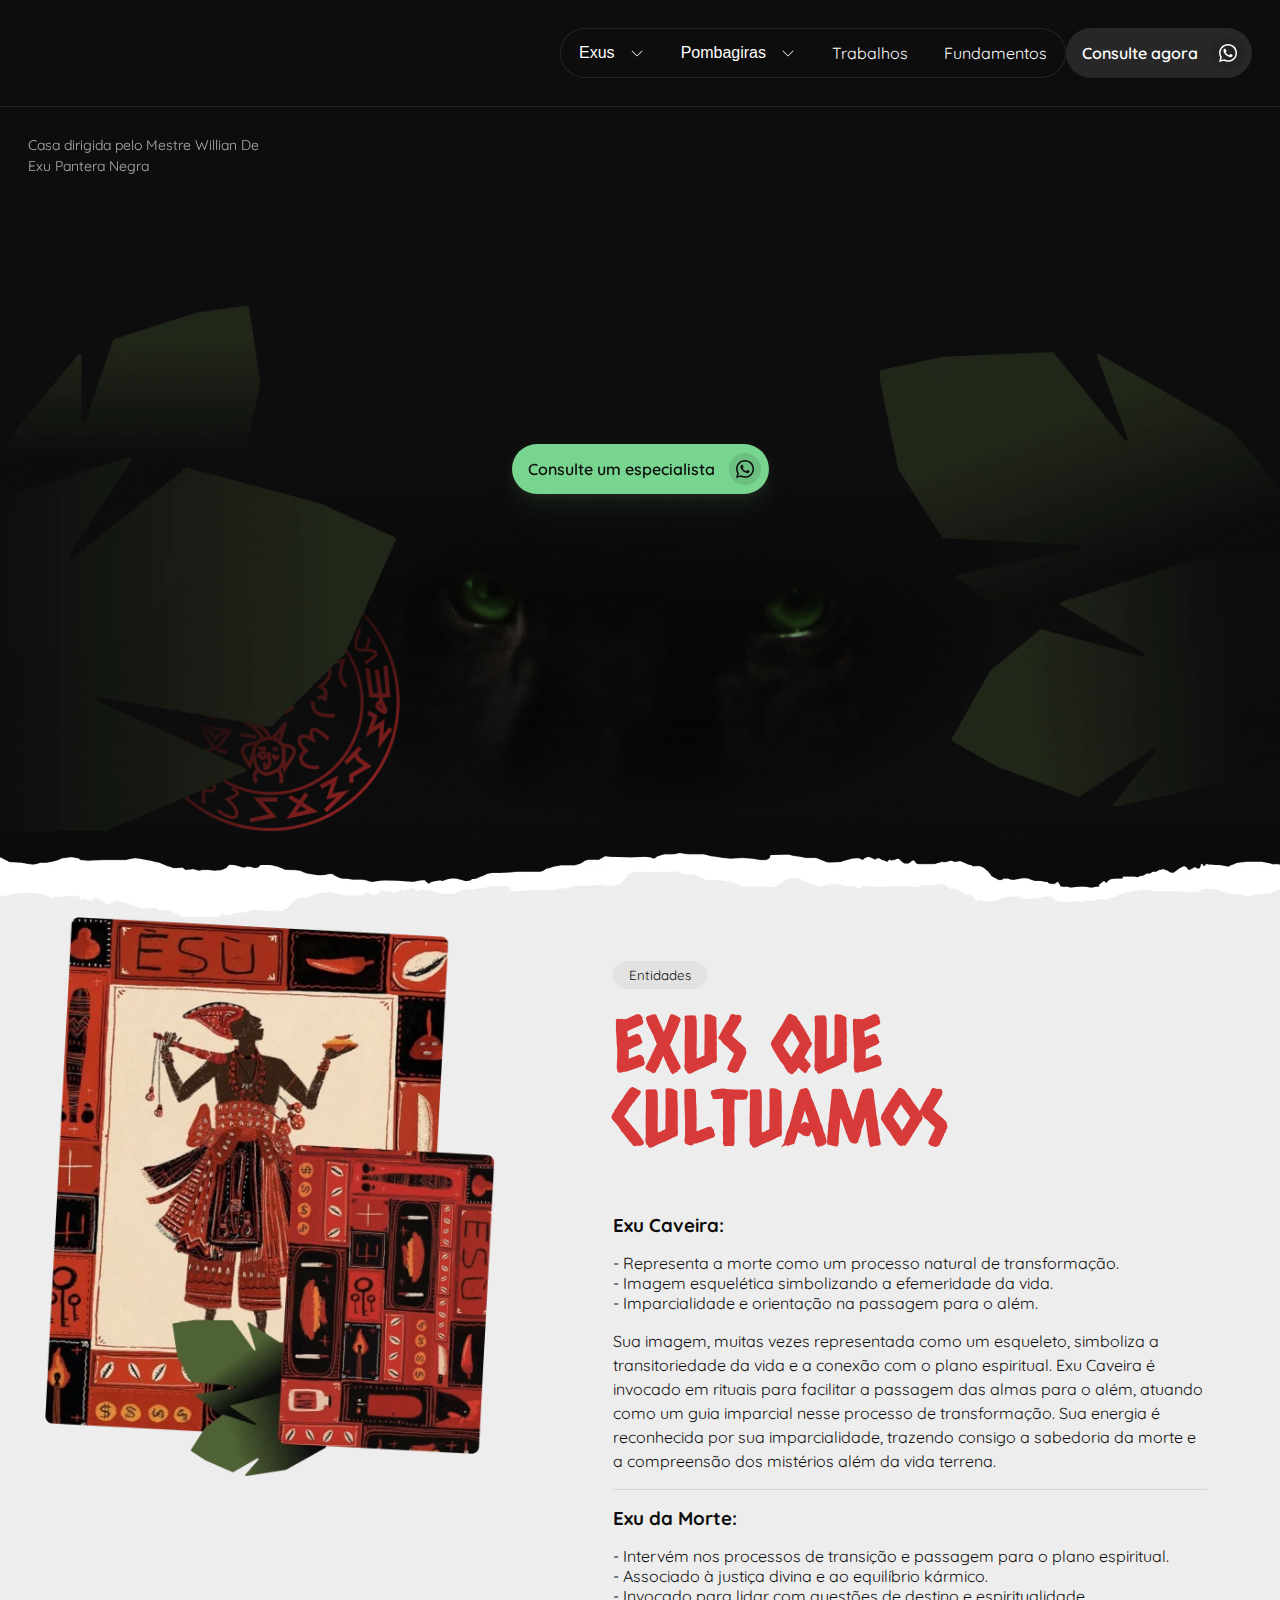
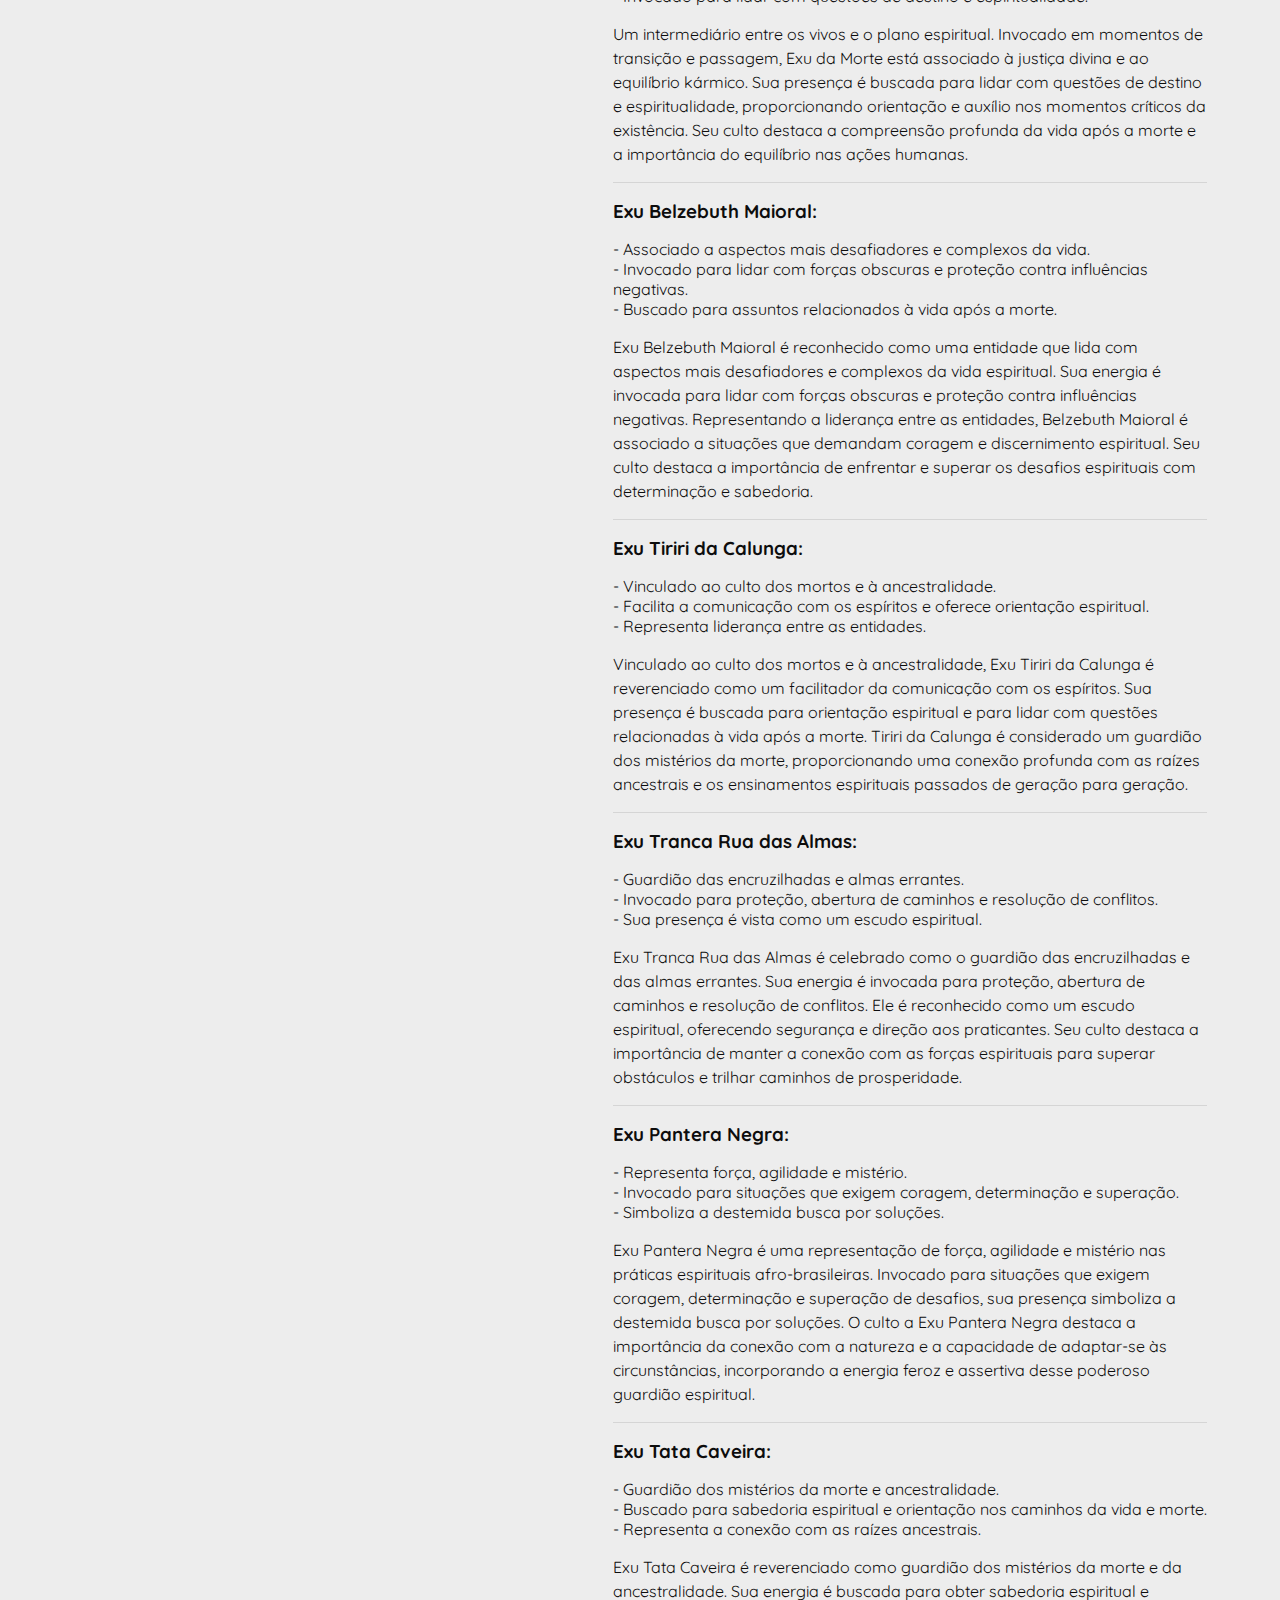
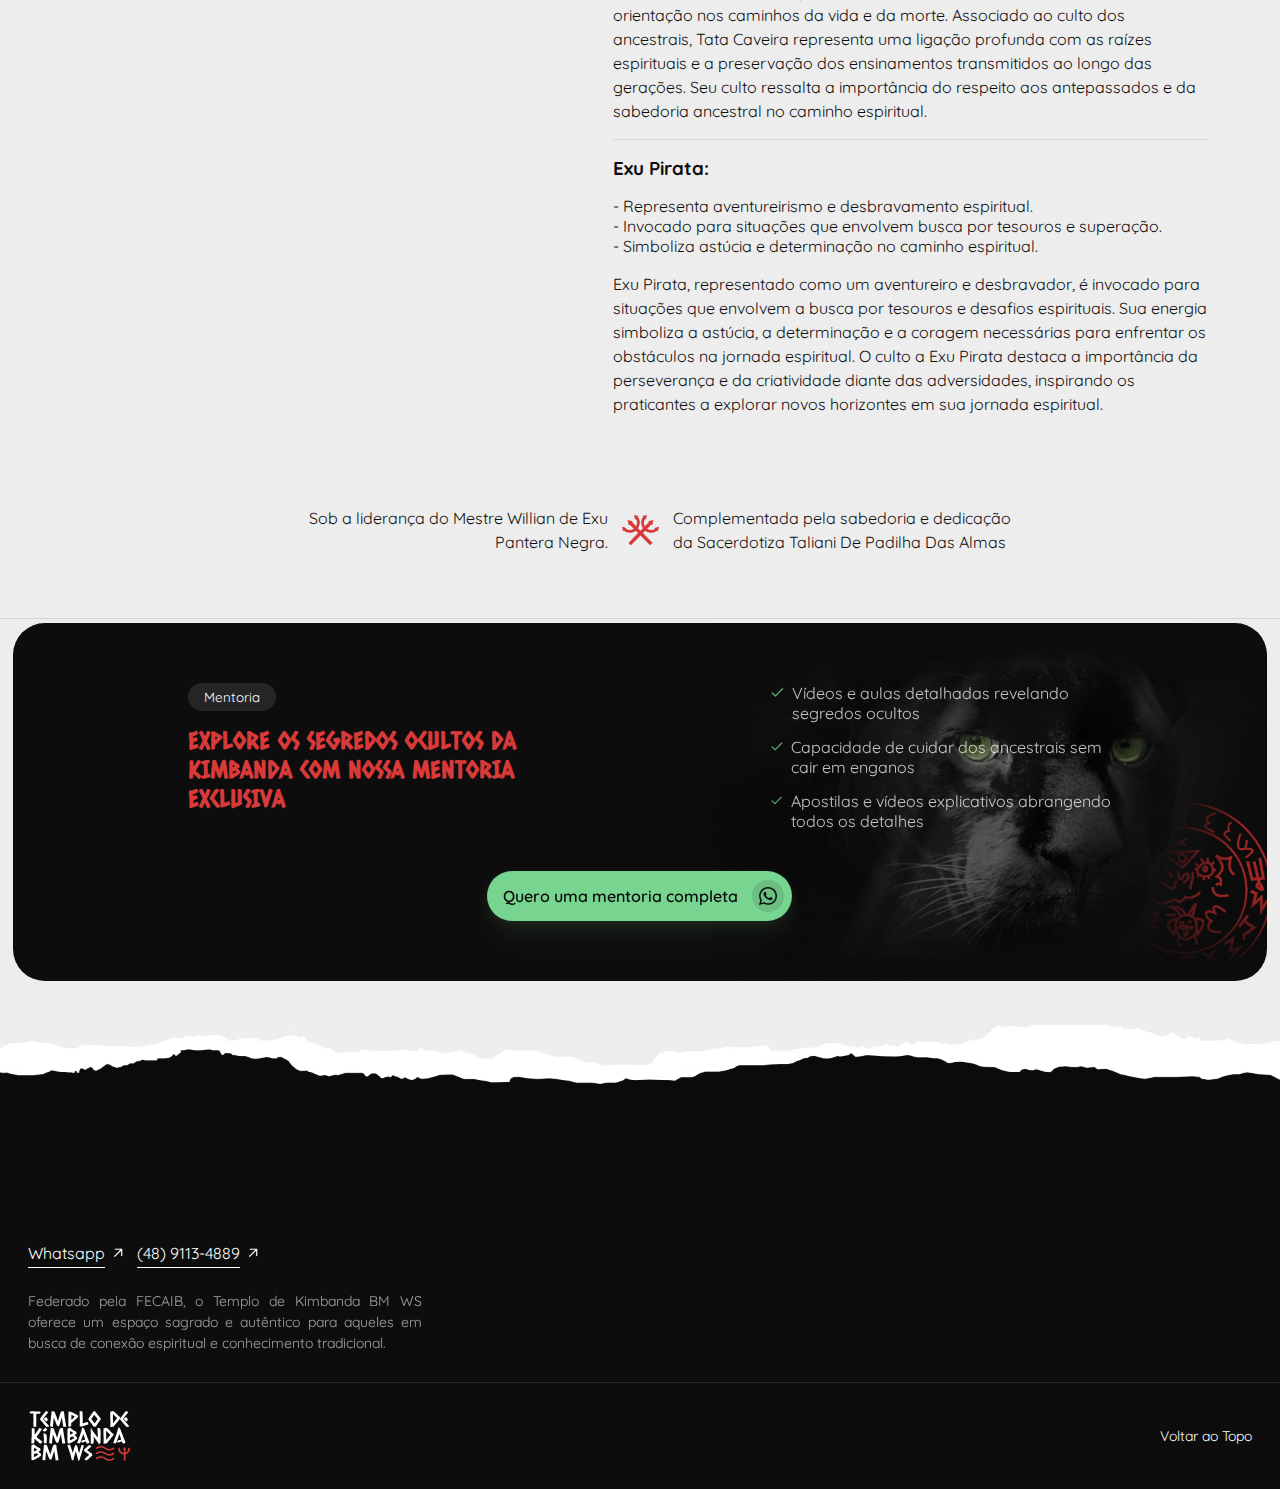
==== commit 9136cea1: "change names" ====
--- a/exus.html
+++ b/exus.html
@@ -296,7 +296,7 @@
           d="M10.8124 6.32866L5.58684 5.11925L6.72329 10.3612L7.60926 9.48748L11.8333 13.7708C9.28001 15.5066 5.97111 15.4562 3.80276 13.5441L4.47907 12.8772L0 11.8406L0.974097 16.3337L1.77621 15.5426C4.95865 18.4659 9.97754 18.4568 13.6769 15.6403L16.1091 18.1067L6.45043 27.901L8.8742 30.2912L18.4996 20.5307L28.0832 30.2488L30.507 27.8586L20.89 18.1067L23.3222 15.6403C27.0216 18.4568 32.0405 18.4659 35.2229 15.5426L36.0251 16.3337L36.9992 11.8406L32.5201 12.8772L33.1964 13.5441C31.028 15.4562 27.7191 15.5066 25.1659 13.7708L29.3899 9.48748L30.2759 10.3612L31.4123 5.11925L26.1867 6.32866L26.9661 7.09727L22.846 11.2752C21.4404 8.83346 21.5699 5.83731 23.3157 3.80068L24.0178 4.49309L24.9919 0L20.5129 1.03663L21.2892 1.80218C18.5464 4.87319 18.489 9.57423 20.9708 13.1768L18.4996 15.6827L16.0284 13.1768C18.5101 9.57423 18.4528 4.87319 15.71 1.80218L16.4863 1.03663L12.0072 0L12.9813 4.49309L13.6834 3.80068C15.4293 5.83731 15.5588 8.83346 14.1532 11.2752L10.033 7.09727L10.8124 6.32866Z"
           fill="#D83A3A" />
       </svg>
-      <p>Complementada pela sabedoria e dedicação da Sacerdotiza Sabrina de Maria Quitéria.</p>
+      <p>Complementada pela sabedoria e dedicação da Sacerdotiza Taliani De Padilha Das Almas</p>
     </div>
 
     <hr>
--- a/styles.css
+++ b/styles.css
@@ -1373,6 +1373,9 @@
   line-height: 150%;
   font-size: 14px;
 
+  margin-bottom: var(--padding-x);
+
+
 }
 
 footer .logo {
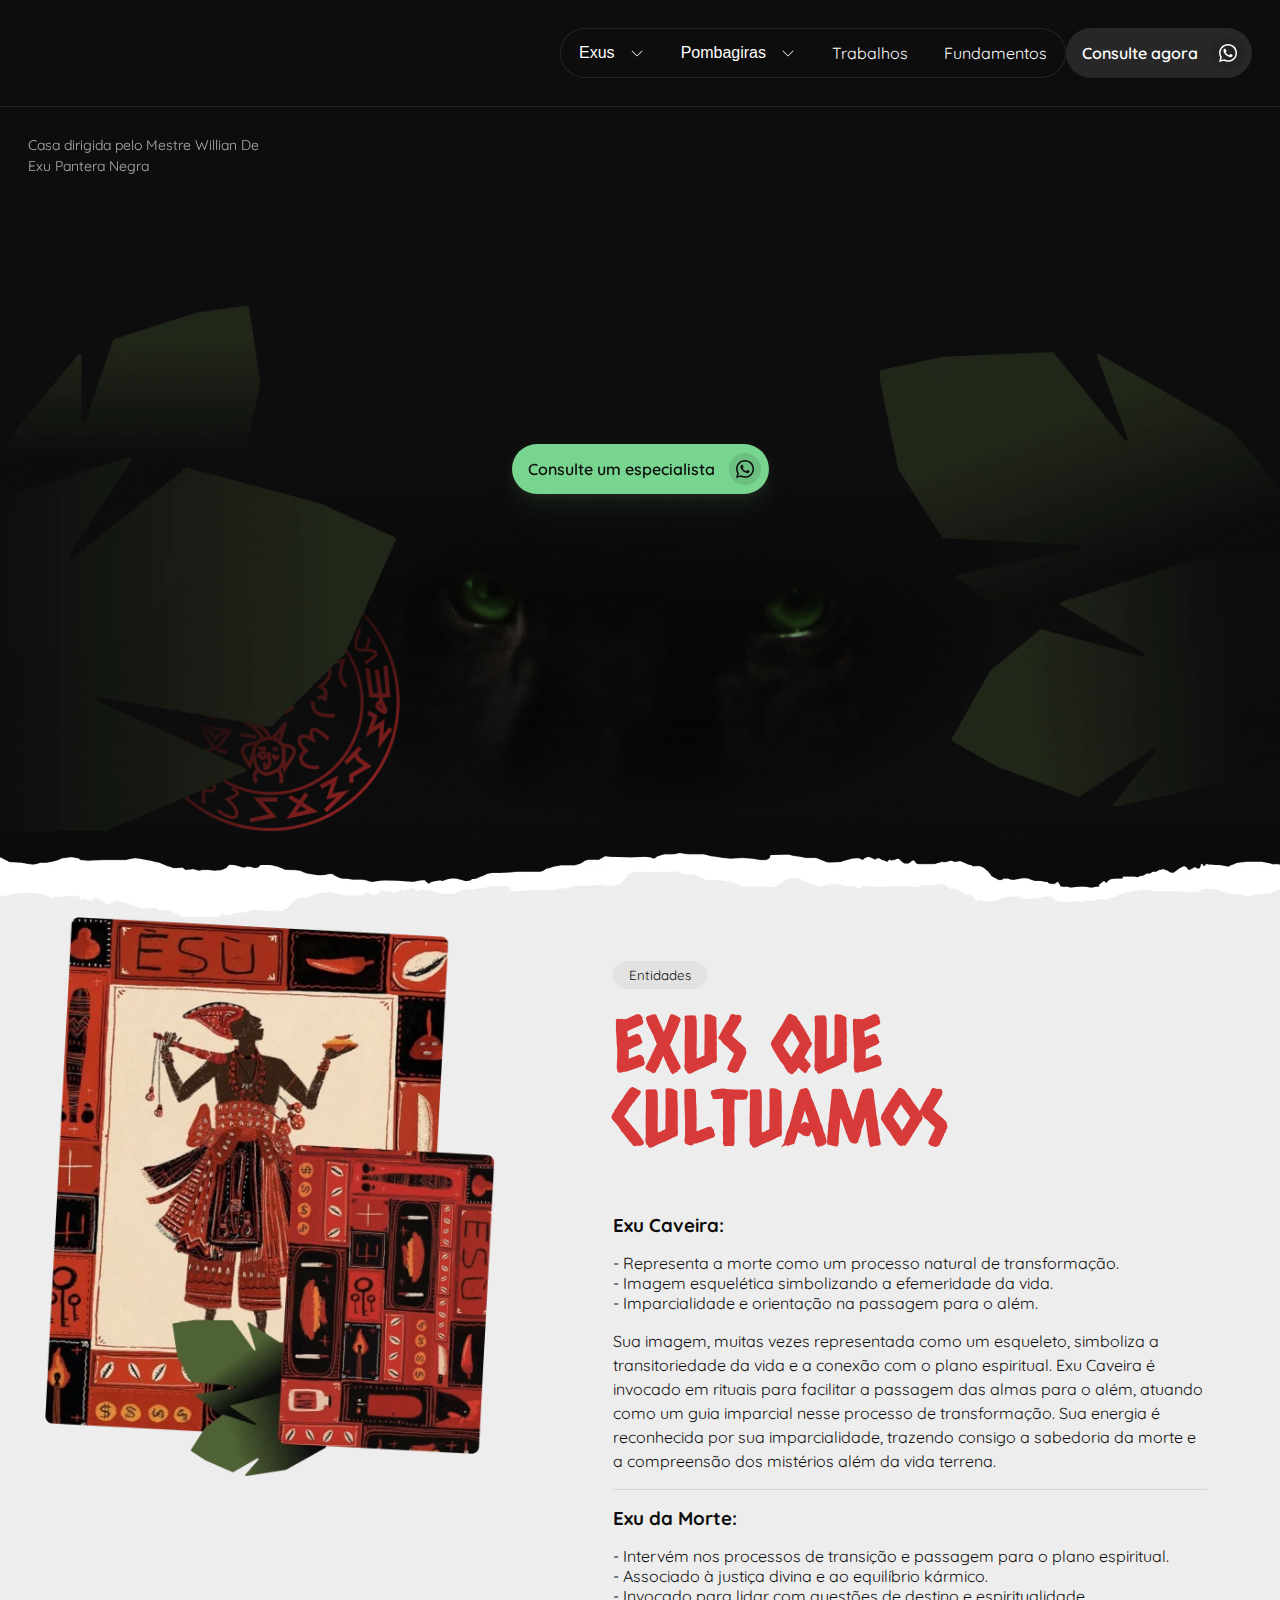
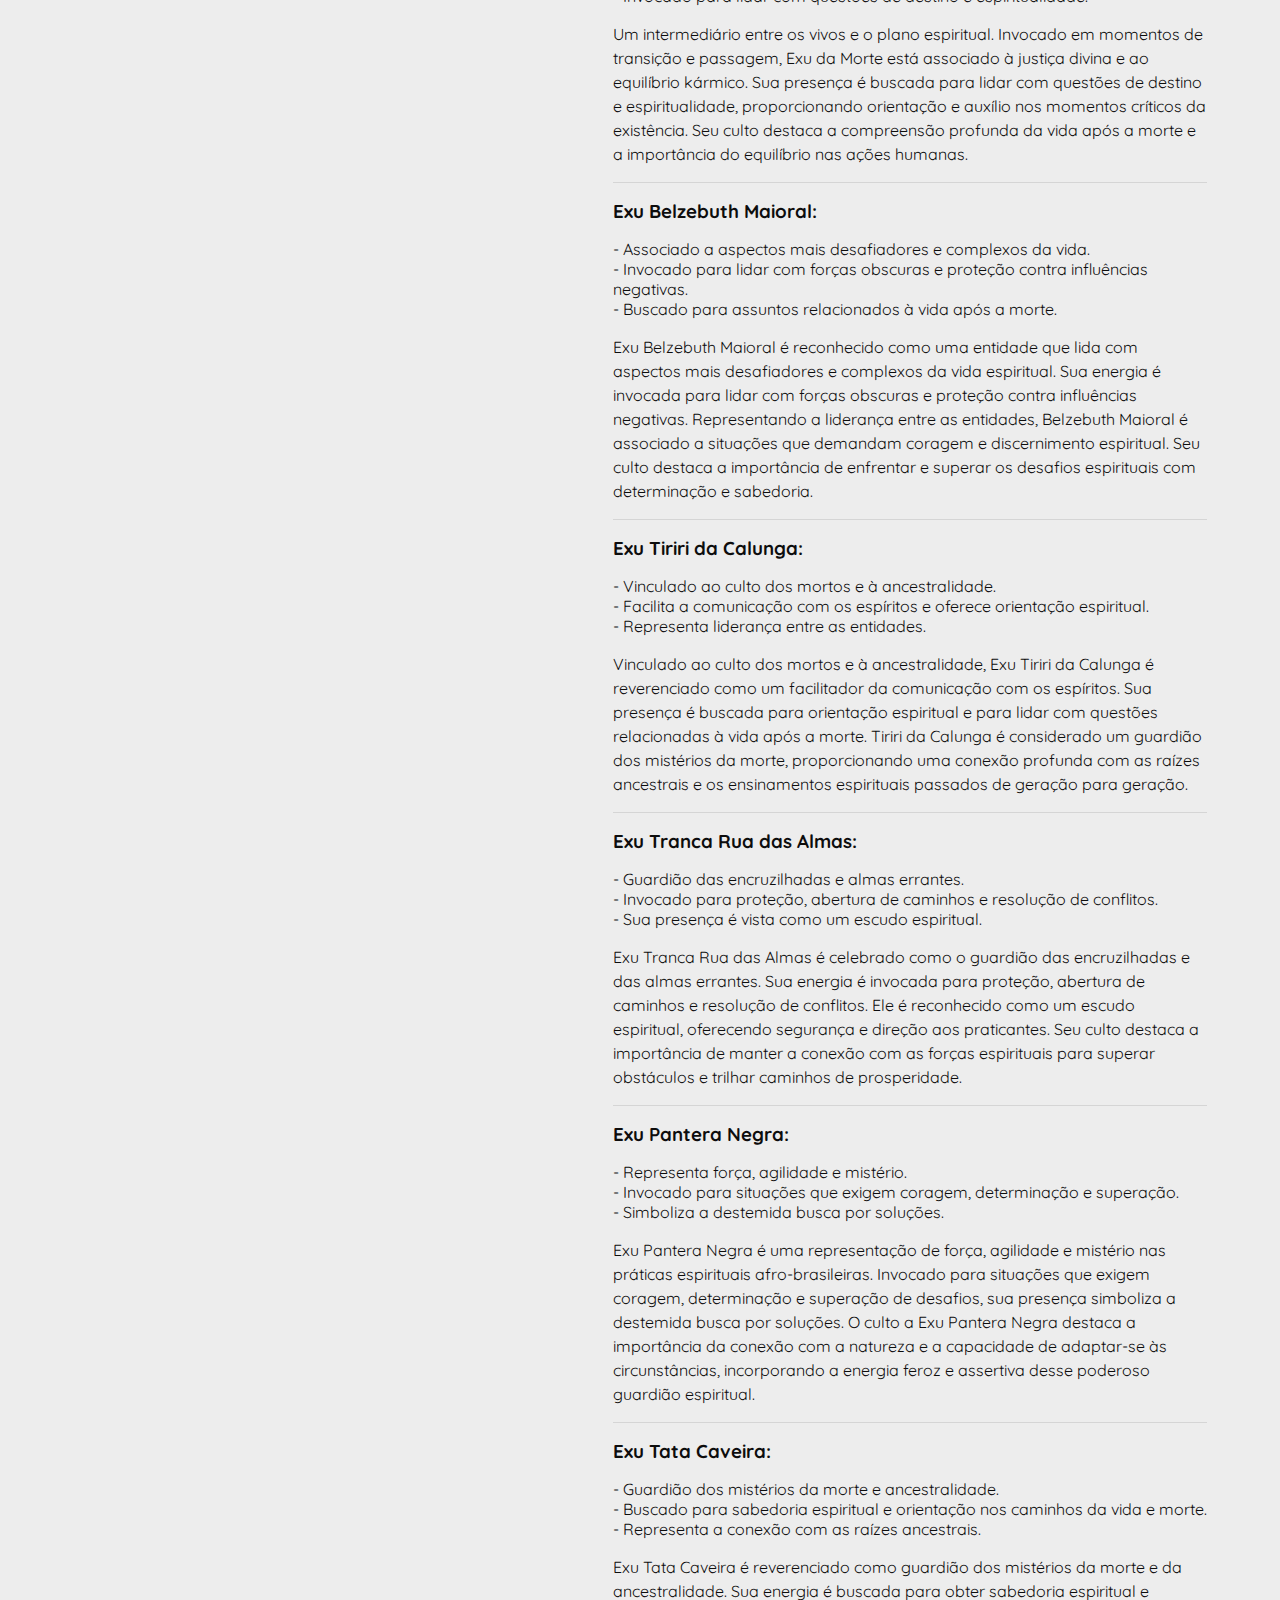
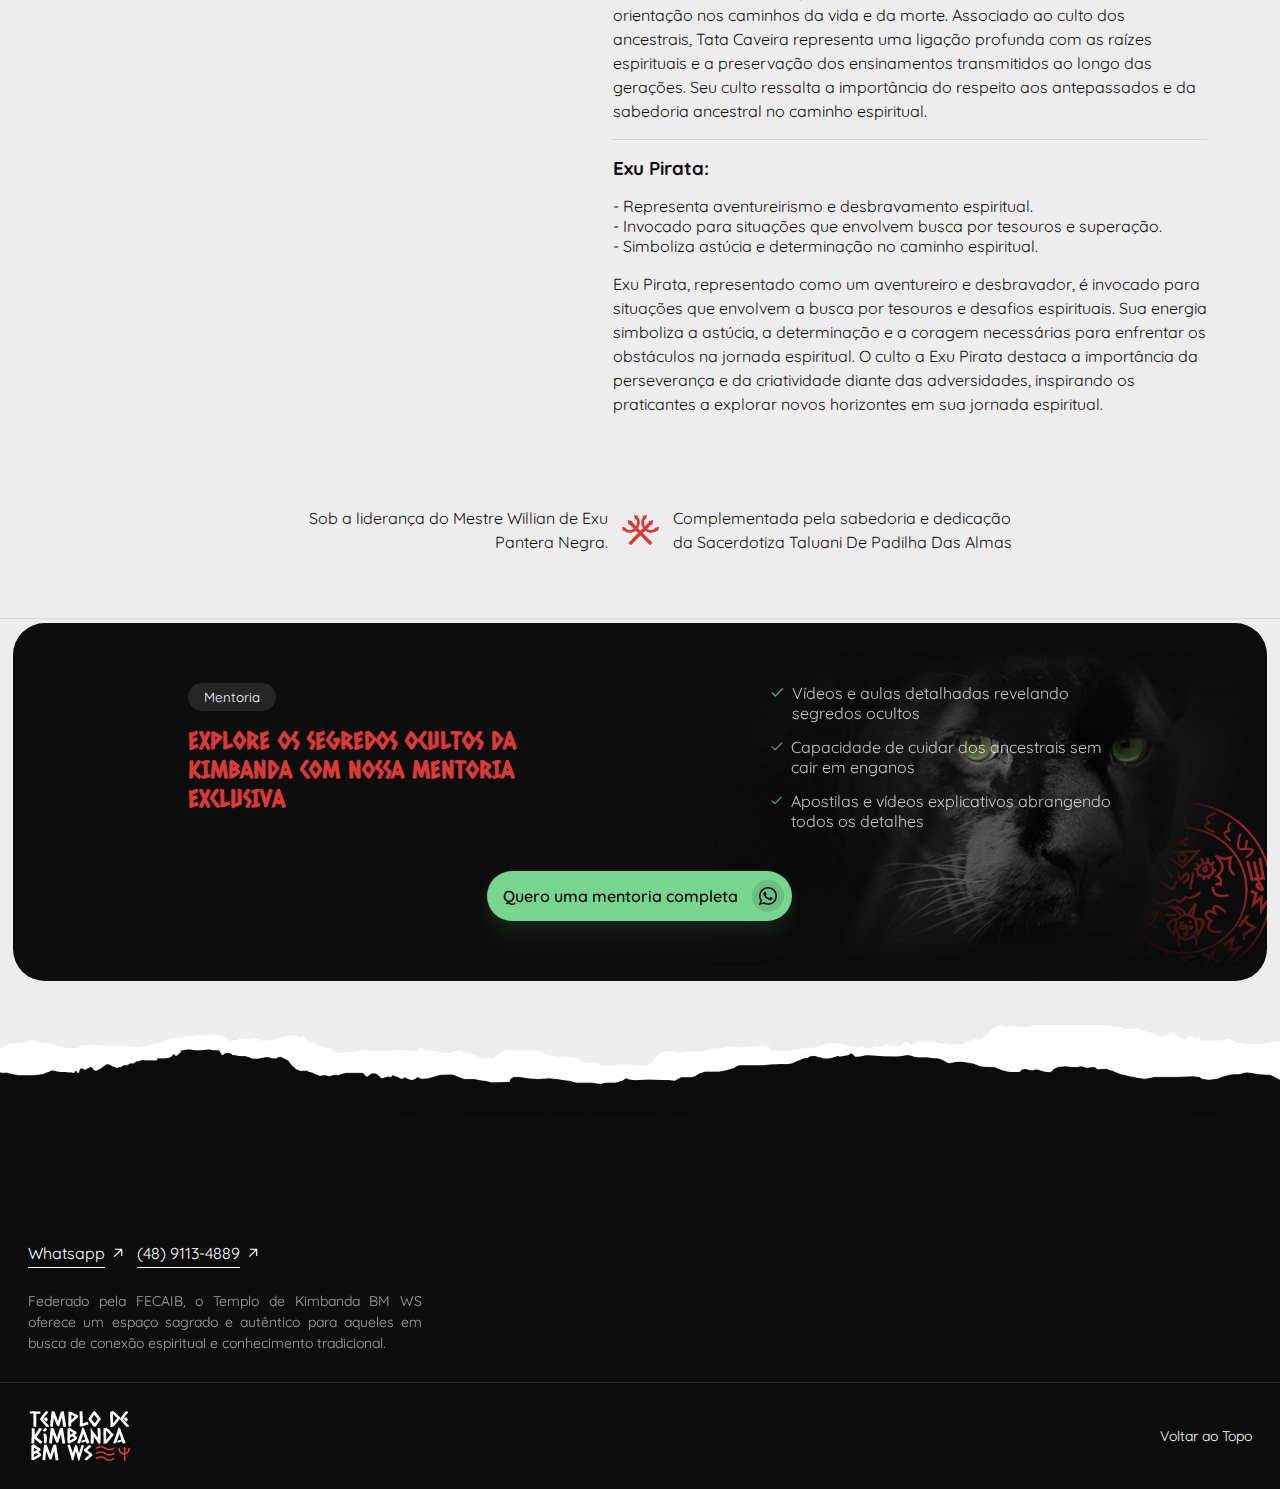
==== commit 3ac20c13: "fix names" ====
--- a/exus.html
+++ b/exus.html
@@ -296,7 +296,7 @@
           d="M10.8124 6.32866L5.58684 5.11925L6.72329 10.3612L7.60926 9.48748L11.8333 13.7708C9.28001 15.5066 5.97111 15.4562 3.80276 13.5441L4.47907 12.8772L0 11.8406L0.974097 16.3337L1.77621 15.5426C4.95865 18.4659 9.97754 18.4568 13.6769 15.6403L16.1091 18.1067L6.45043 27.901L8.8742 30.2912L18.4996 20.5307L28.0832 30.2488L30.507 27.8586L20.89 18.1067L23.3222 15.6403C27.0216 18.4568 32.0405 18.4659 35.2229 15.5426L36.0251 16.3337L36.9992 11.8406L32.5201 12.8772L33.1964 13.5441C31.028 15.4562 27.7191 15.5066 25.1659 13.7708L29.3899 9.48748L30.2759 10.3612L31.4123 5.11925L26.1867 6.32866L26.9661 7.09727L22.846 11.2752C21.4404 8.83346 21.5699 5.83731 23.3157 3.80068L24.0178 4.49309L24.9919 0L20.5129 1.03663L21.2892 1.80218C18.5464 4.87319 18.489 9.57423 20.9708 13.1768L18.4996 15.6827L16.0284 13.1768C18.5101 9.57423 18.4528 4.87319 15.71 1.80218L16.4863 1.03663L12.0072 0L12.9813 4.49309L13.6834 3.80068C15.4293 5.83731 15.5588 8.83346 14.1532 11.2752L10.033 7.09727L10.8124 6.32866Z"
           fill="#D83A3A" />
       </svg>
-      <p>Complementada pela sabedoria e dedicação da Sacerdotiza Taliani De Padilha Das Almas</p>
+      <p>Complementada pela sabedoria e dedicação da Sacerdotiza Taluani De Padilha Das Almas</p>
     </div>
 
     <hr>
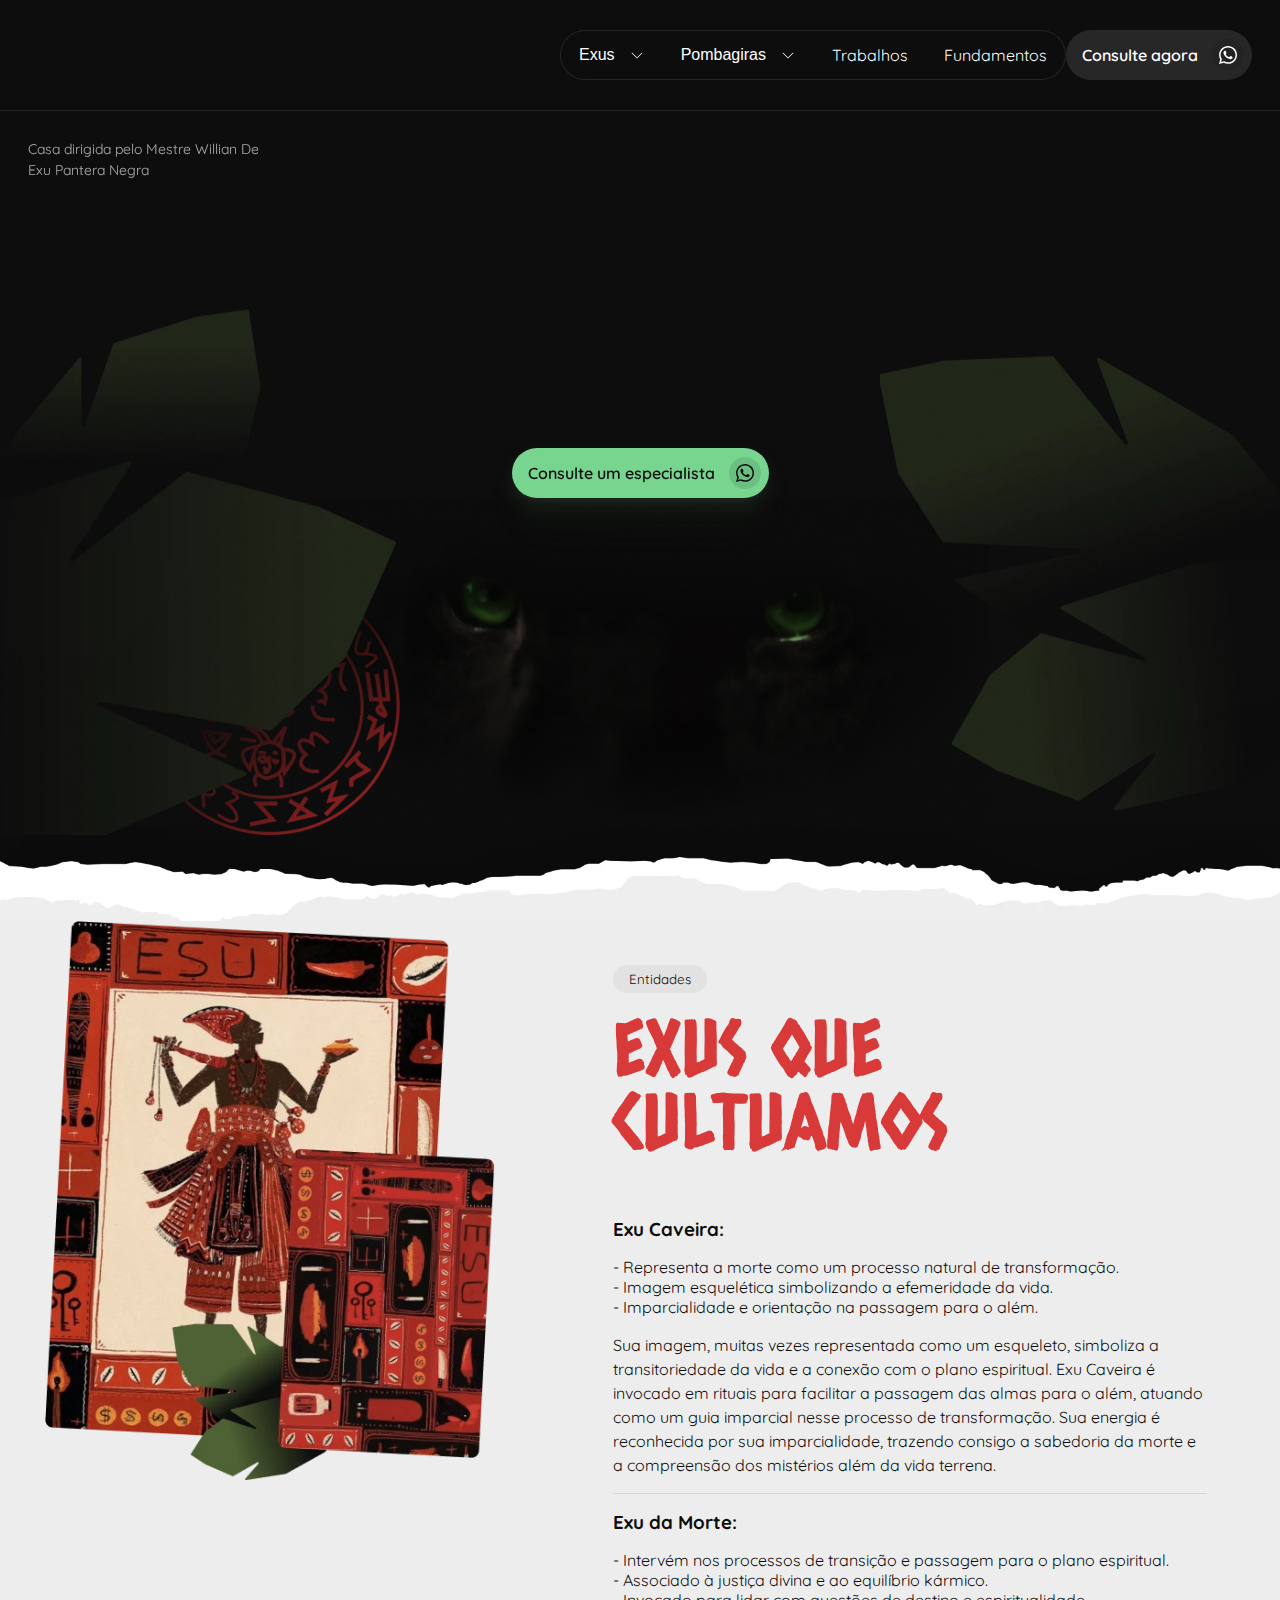
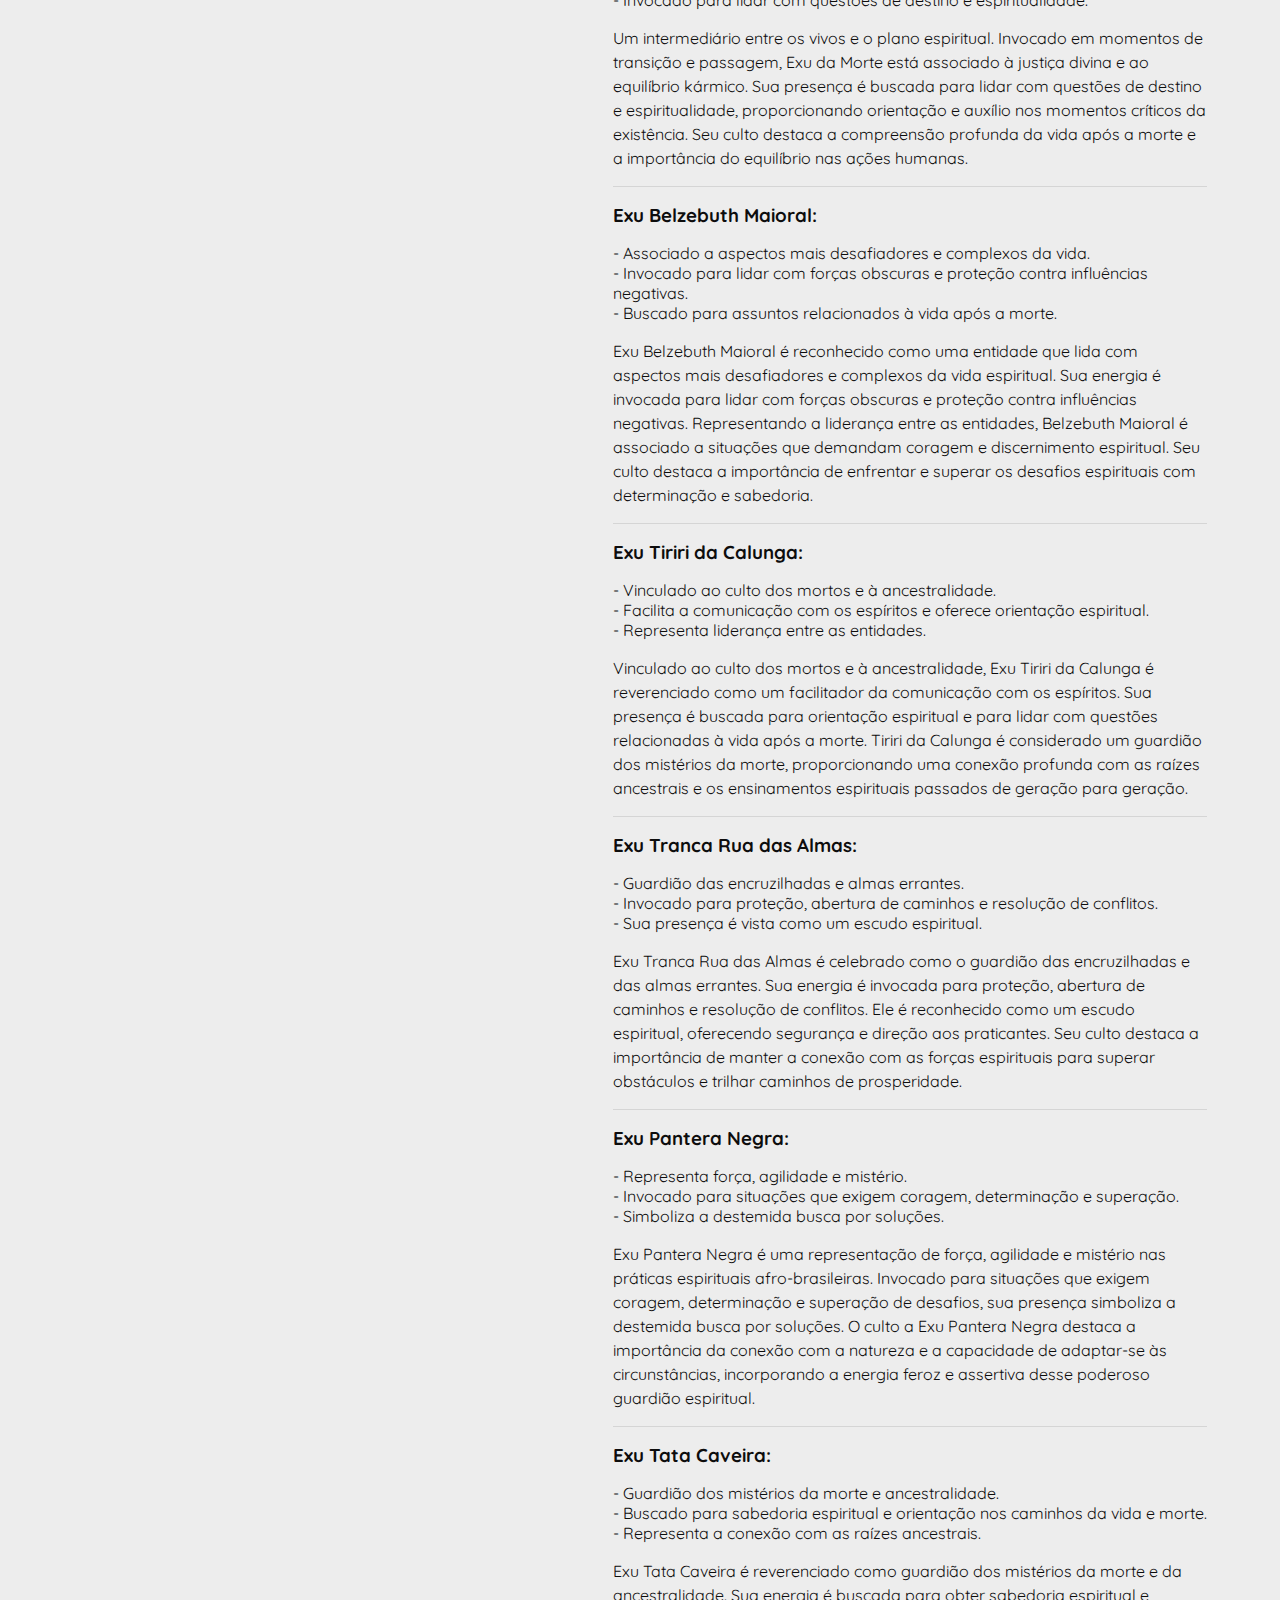
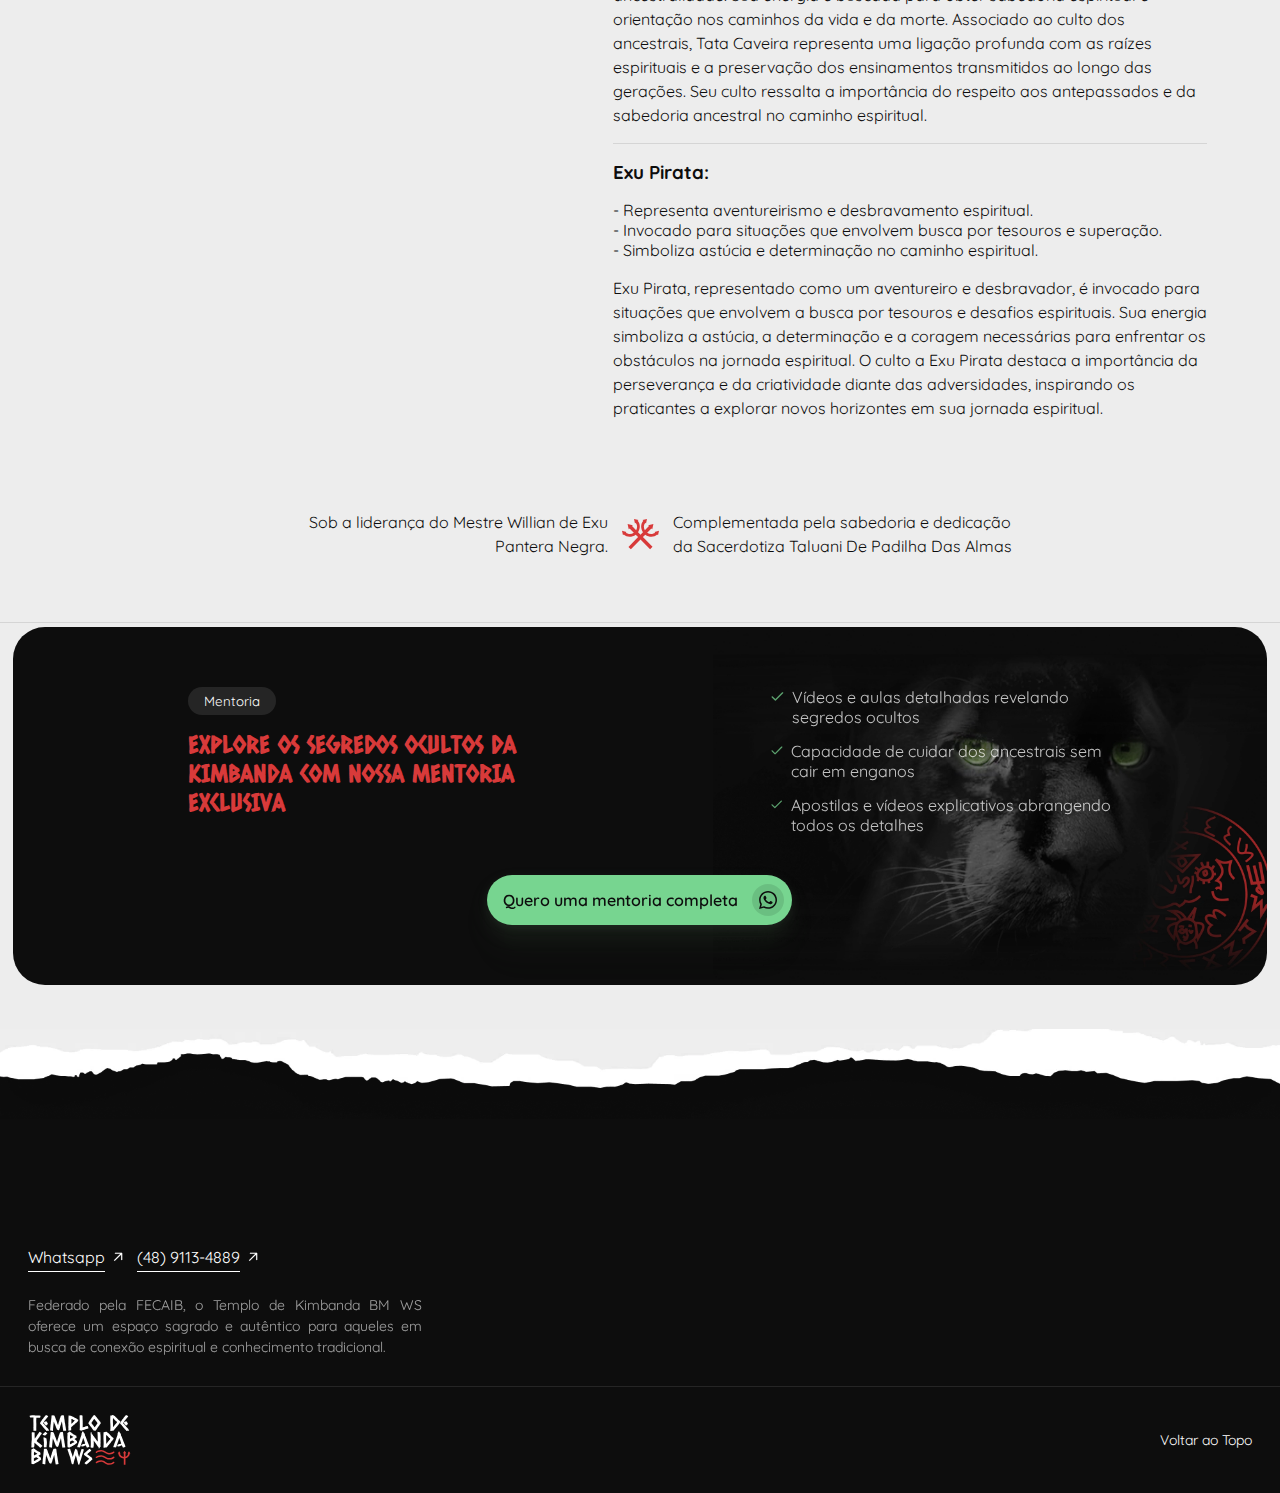
==== commit c9470b97: "logo link" ====
--- a/exus.html
+++ b/exus.html
@@ -18,7 +18,9 @@
 
 
   <header id="header" class="max-w">
-    <img class="logo" src="assets/logo-one-white.svg" width="104" height="50" alt="Templo de Quimbanda">
+    <a href="https://www.templodekimbanda.com.br/">
+      <img class="logo" src="assets/logo-one-white.svg" width="104" height="50" alt="Templo de Quimbanda">
+    </a>
 
     <div class="menu-desktop-group">
       <div class="menu-desktop">
@@ -117,12 +119,12 @@
             <li><a class="menuAnchor" href="pombagiras.html#maria-padilha">Pombagira Maria Padilha</a></li>
           </ul>
         </div>
-        <a class="menuAnchor" href="#servicos">
+        <a class="menuAnchor" href="index.html#servicos">
           <div class="row">
             Trabalhos
           </div>
         </a>
-        <a class="menuAnchor" href="#fundamentos">
+        <a class="menuAnchor" href="indx.html#fundamentos">
           <div class="row">
             Fundamentos
 
